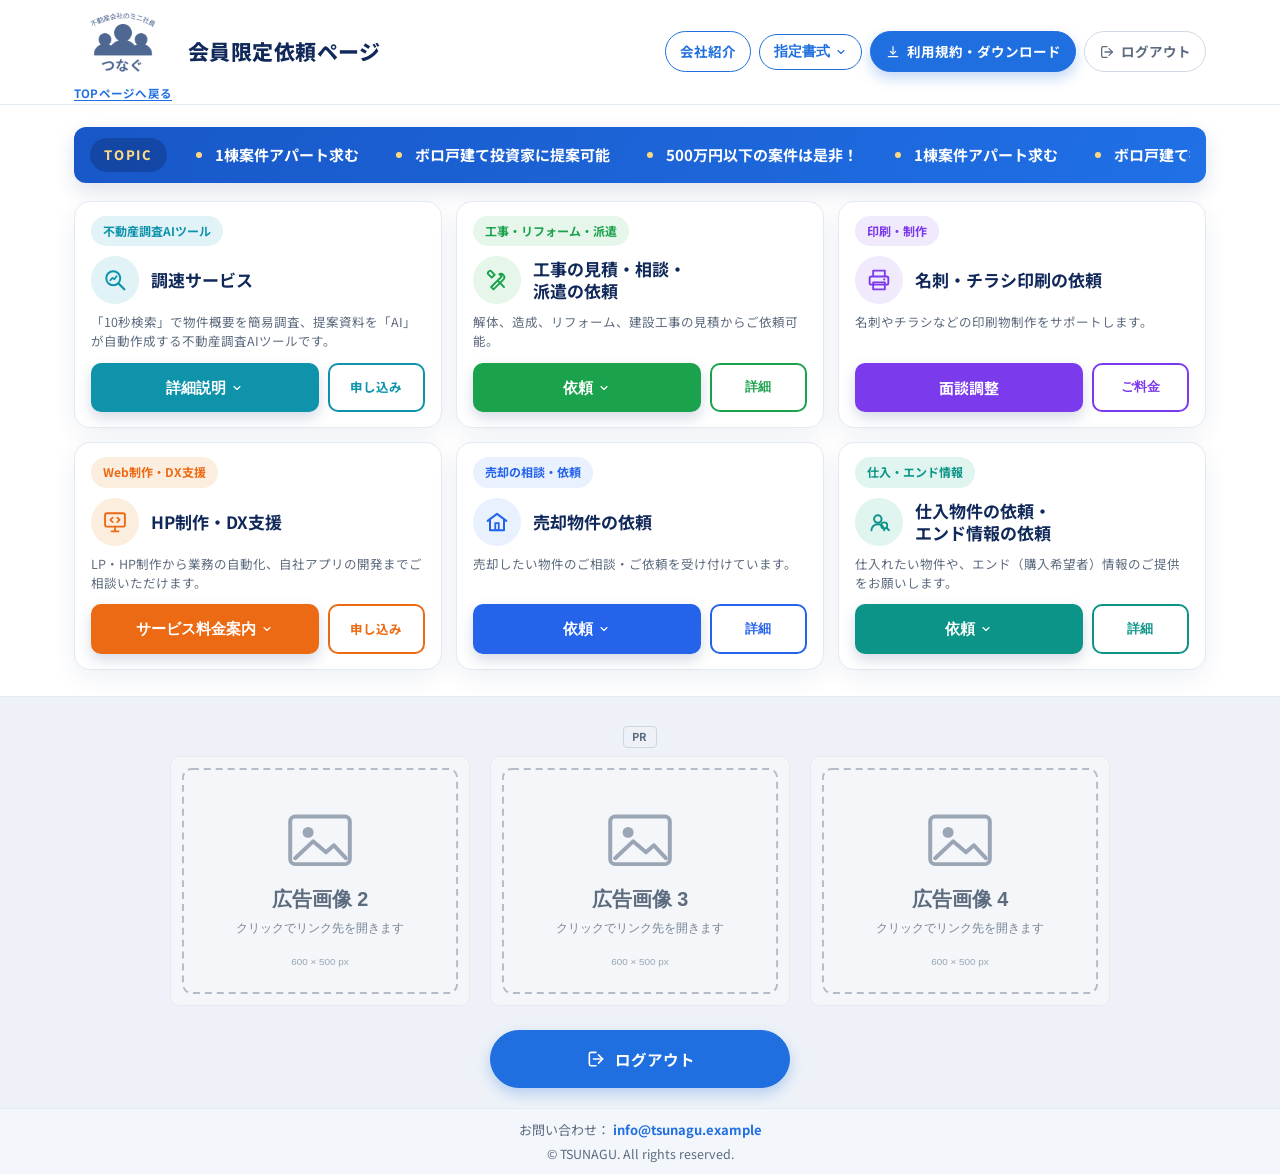
==== index.html @ 633d9e55 "ヘッダーにログアウトボタンを追加、広告のダミー画像を追加 - ヘッダー右端にログアウトを追加（ログイン中のみ表示。スマホはメニュー内）。フッターのログアウトはそのまま - タブレット幅でヘッダーのボタ" ====
<!DOCTYPE html>
<html lang="ja">
<head>
  <meta charset="UTF-8">
  <meta name="viewport" content="width=device-width, initial-scale=1.0">
  <title>つなぐ依頼ページ | TSUNAGU MEMBER PORTAL</title>
  <meta name="description" content="つなぐ会員の皆さまからの各種ご依頼・ご相談を受け付けるページです。ご希望のメニューを選択し、必要な情報をご送信ください。">
  <link rel="preconnect" href="https://fonts.googleapis.com">
  <link rel="preconnect" href="https://fonts.gstatic.com" crossorigin>
  <link href="https://fonts.googleapis.com/css2?family=Noto+Sans+JP:wght@400;500;700;900&display=swap" rel="stylesheet">
  <link rel="stylesheet" href="assets/css/style.css">
</head>
<body>

  <!-- ヘッダー〜カード：テーマ（header.php / template-parts/content-tsunagu.php）の既定表示をそのまま描画したもの -->
  <header class="site-header">
	<div class="container site-header__inner">
		<div class="site-brand">
			<a href="index.html" class="site-logo" title="TOPページへ戻る">
				<img class="site-logo__img" src="assets/img/tsunaglogo.png" alt="つなぐ" width="500" height="500">
				<span class="site-logo__caption">TOPページへ戻る</span>
			</a>
							<h1 class="site-title">会員限定依頼ページ</h1>
					</div>
		<button type="button" class="header-toggle" aria-label="メニューを開く" aria-expanded="false" aria-controls="header-nav">
			<span class="header-toggle__bar"></span>
		</button>
		<nav class="header-actions" id="header-nav">
						<a href="#" class="btn-header btn-header--ghost" target="_blank" rel="noopener">
				<span>会社紹介</span>
			</a>
									<div class="pdf-dropdown header-dropdown">
				<button type="button" class="btn-header btn-header--ghost pdf-trigger" aria-haspopup="true" aria-expanded="false">
					<span>指定書式</span>
					<svg class="pdf-caret" viewBox="0 0 24 24" aria-hidden="true" focusable="false"><path d="M6 9l6 6 6-6" fill="none" stroke="currentColor" stroke-width="2.2" stroke-linecap="round" stroke-linejoin="round"/></svg>
				</button>
				<ul class="pdf-menu" role="menu" hidden>
											<li role="none"><a class="pdf-menu__item" role="menuitem" href="#" download>買付証明書</a></li>
											<li role="none"><a class="pdf-menu__item" role="menuitem" href="#" download>売却合意書</a></li>
									</ul>
			</div>
						<a href="#" class="btn-header btn-header--solid">
				<svg class="icon" viewBox="0 0 24 24" aria-hidden="true" focusable="false">
					<path d="M12 4v10" fill="none" stroke="currentColor" stroke-width="1.8" stroke-linecap="round"/>
					<path d="M8 11l4 4 4-4" fill="none" stroke="currentColor" stroke-width="1.8" stroke-linecap="round" stroke-linejoin="round"/>
					<path d="M5 19h14" fill="none" stroke="currentColor" stroke-width="1.8" stroke-linecap="round"/>
				</svg>
				<span>利用規約・ダウンロード</span>
			</a>
			<a href="#" class="btn-header btn-header--logout">
				<svg class="icon" viewBox="0 0 24 24" aria-hidden="true" focusable="false">
					<path d="M15 17l5-5-5-5" fill="none" stroke="currentColor" stroke-width="1.9" stroke-linecap="round" stroke-linejoin="round"/>
					<path d="M20 12H9" fill="none" stroke="currentColor" stroke-width="1.9" stroke-linecap="round"/>
					<path d="M12 20H6a2 2 0 0 1-2-2V6a2 2 0 0 1 2-2h6" fill="none" stroke="currentColor" stroke-width="1.9" stroke-linecap="round" stroke-linejoin="round"/>
				</svg>
				<span>ログアウト</span>
			</a>
		</nav>
	</div>
</header>

  <main>

	<!-- サービスメニュー（固定6枚） -->
	<section class="services" id="menu">
		<div class="container">

						<div class="topics" data-reveal>
				<span class="topics__label">TOPIC</span>
				<div class="topics__viewport">
					<ul class="topics__track">
													<li class="topics__item">1棟案件アパート求む</li>
													<li class="topics__item">ボロ戸建て投資家に提案可能</li>
													<li class="topics__item">500万円以下の案件は是非！</li>
											</ul>
				</div>
			</div>
			
			<div class="services__grid">
									<article class="service-card" data-theme="cyan" data-card="6" style="--sp-order:3" data-reveal>
						<span class="service-card__tag">不動産調査AIツール</span>
						<div class="service-card__head">
							<span class="service-card__icon"><svg class="icon" viewBox="0 0 24 24" aria-hidden="true" focusable="false"><circle cx="10.5" cy="10.5" r="6" fill="none" stroke="currentColor" stroke-width="1.7"/><path d="M15 15l5 5" fill="none" stroke="currentColor" stroke-width="1.9" stroke-linecap="round"/><path d="M8 12.2l1.8-2 1.6 1.2 2-2.6" fill="none" stroke="currentColor" stroke-width="1.5" stroke-linecap="round" stroke-linejoin="round"/></svg></span>
							<h3 class="service-card__title">調速サービス</h3>
						</div>
						<p class="service-card__desc">「10秒検索」で物件概要を簡易調査、提案資料を「AI」が自動作成する不動産調査AIツールです。</p>
						<div class="service-card__actions actions--split">
								<div class="pdf-dropdown actions__primary">
									<button type="button" class="btn btn--solid pdf-trigger" aria-haspopup="true" aria-expanded="false">
										<span>詳細説明</span>
										<svg class="pdf-caret" viewBox="0 0 24 24" aria-hidden="true" focusable="false"><path d="M6 9l6 6 6-6" fill="none" stroke="currentColor" stroke-width="2.2" stroke-linecap="round" stroke-linejoin="round"/></svg>
									</button>
									<ul class="pdf-menu" role="menu" hidden>
										<li role="none"><a class="pdf-menu__item" role="menuitem" href="#" target="_blank" rel="noopener">営業資料</a></li>
										<li role="none"><a class="pdf-menu__item" role="menuitem" href="#" target="_blank" rel="noopener">LP（サービスサイト）</a></li>
										<li role="none"><a class="pdf-menu__item" role="menuitem" href="#" target="_blank" rel="noopener">料金表（PDF）</a></li>
									</ul>
								</div>
								<a class="btn btn--outline actions__secondary" href="#">申し込み</a>
						</div>
					</article>
									<article class="service-card" data-theme="green" data-card="3" style="--sp-order:4" data-reveal>
						<span class="service-card__tag">工事・リフォーム・派遣</span>
						<div class="service-card__head">
							<span class="service-card__icon"><svg class="icon" viewBox="0 0 24 24" aria-hidden="true" focusable="false"><path d="M14 7a3 3 0 0 1 4 4l-9 9-2-2 9-9a1 1 0 0 0-1-1z" fill="none" stroke="currentColor" stroke-width="1.6" stroke-linejoin="round"/><path d="M6.5 4l3.5 3.5-2.5 2.5L4 6.5a3 3 0 0 1 2.5-2.5z" fill="none" stroke="currentColor" stroke-width="1.6" stroke-linejoin="round"/><path d="M13 13l5 5" fill="none" stroke="currentColor" stroke-width="1.6" stroke-linecap="round"/></svg></span>
							<h3 class="service-card__title">工事の見積・相談・<br>派遣の依頼</h3>
						</div>
						<p class="service-card__desc">解体、造成、リフォーム、建設工事の見積からご依頼可能。</p>
						<div class="service-card__actions actions--split">
															<div class="pdf-dropdown actions__primary">
									<button type="button" class="btn btn--solid pdf-trigger" aria-haspopup="true" aria-expanded="false">
										<span>依頼</span>
										<svg class="pdf-caret" viewBox="0 0 24 24" aria-hidden="true" focusable="false"><path d="M6 9l6 6 6-6" fill="none" stroke="currentColor" stroke-width="2.2" stroke-linecap="round" stroke-linejoin="round"/></svg>
									</button>
									<ul class="pdf-menu" role="menu" hidden>
																					<li role="none"><a class="pdf-menu__item" role="menuitem" href="#">工事の見積依頼</a></li>
																					<li role="none"><a class="pdf-menu__item" role="menuitem" href="#">リフォームの見積依頼</a></li>
																			</ul>
								</div>
														<button type="button" class="btn btn--outline actions__secondary popup-trigger" data-popup="popup-c3" data-popup-title="工事・リフォーム・派遣について">詳細</button>
						</div>
						<div class="popup-content" id="popup-c3" hidden><p>つなぐ提携会社様をご紹介可能です。まずは実際の現場の見積からおつなぎ致します。</p><p>大切な弊社のパートナー企業様をおつなぎ致しますので、軽率な依頼はご遠慮ください。</p></div>
					</article>
									<article class="service-card" data-theme="purple" data-card="4" style="--sp-order:5" data-reveal>
						<span class="service-card__tag">印刷・制作</span>
						<div class="service-card__head">
							<span class="service-card__icon"><svg class="icon" viewBox="0 0 24 24" aria-hidden="true" focusable="false"><path d="M7 9V4h10v5" fill="none" stroke="currentColor" stroke-width="1.6" stroke-linejoin="round"/><rect x="4" y="9" width="16" height="7" rx="1.5" fill="none" stroke="currentColor" stroke-width="1.6"/><rect x="7" y="14" width="10" height="6" fill="none" stroke="currentColor" stroke-width="1.6" stroke-linejoin="round"/><circle cx="16.5" cy="11.5" r="0.9" fill="currentColor"/></svg></span>
							<h3 class="service-card__title">名刺・チラシ印刷の依頼</h3>
						</div>
						<p class="service-card__desc">名刺やチラシなどの印刷物制作をサポートします。</p>
						<div class="service-card__actions actions--split">
															<a class="btn btn--solid actions__primary" href="#">面談調整</a>
														<button type="button" class="btn btn--outline actions__secondary popup-trigger" data-popup="popup-c4" data-popup-title="印刷メニュー・料金表">ご料金</button>
						</div>
						<div class="popup-content" id="popup-c4" hidden><object class="popup-pdf" data="assets/pdf/print-pricing.pdf" type="application/pdf" title="印刷メニュー・料金表"><p class="popup-note">PDFをこの場で表示できない環境のようです。下のリンクからご覧ください。</p></object><p class="popup-note"><a href="assets/pdf/print-pricing.pdf" target="_blank" rel="noopener">PDFを新しいタブで開く →</a></p></div>
					</article>
									<article class="service-card" data-theme="orange" data-card="5" style="--sp-order:6" data-reveal>
						<span class="service-card__tag">Web制作・DX支援</span>
						<div class="service-card__head">
							<span class="service-card__icon"><svg class="icon" viewBox="0 0 24 24" aria-hidden="true" focusable="false"><rect x="3.5" y="4.5" width="17" height="11.5" rx="1.6" fill="none" stroke="currentColor" stroke-width="1.6"/><path d="M9 20h6M12 16v4" fill="none" stroke="currentColor" stroke-width="1.6" stroke-linecap="round"/><path d="M10 8.3L8 10.2l2 1.9M14 8.3l2 1.9-2 1.9" fill="none" stroke="currentColor" stroke-width="1.5" stroke-linecap="round" stroke-linejoin="round"/></svg></span>
							<h3 class="service-card__title">HP制作・DX支援</h3>
						</div>
						<p class="service-card__desc">LP・HP制作から業務の自動化、自社アプリの開発までご相談いただけます。</p>
						<div class="service-card__actions actions--split">
								<div class="pdf-dropdown actions__primary">
									<button type="button" class="btn btn--solid pdf-trigger" aria-haspopup="true" aria-expanded="false">
										<span>サービス料金案内</span>
										<svg class="pdf-caret" viewBox="0 0 24 24" aria-hidden="true" focusable="false"><path d="M6 9l6 6 6-6" fill="none" stroke="currentColor" stroke-width="2.2" stroke-linecap="round" stroke-linejoin="round"/></svg>
									</button>
									<ul class="pdf-menu" role="menu" hidden>
										<li role="none"><a class="pdf-menu__item" role="menuitem" href="#" target="_blank" rel="noopener">LP・HP掲載型</a></li>
										<li role="none"><a class="pdf-menu__item" role="menuitem" href="#" target="_blank" rel="noopener">業務自動化の相談</a></li>
										<li role="none"><a class="pdf-menu__item" role="menuitem" href="#" target="_blank" rel="noopener">自社アプリ開発の相談</a></li>
									</ul>
								</div>
								<a class="btn btn--outline actions__secondary" href="#">申し込み</a>
						</div>
					</article>
									<article class="service-card" data-theme="blue" data-card="1" style="--sp-order:1" data-reveal>
						<span class="service-card__tag">売却の相談・依頼</span>
						<div class="service-card__head">
							<span class="service-card__icon"><svg class="icon" viewBox="0 0 24 24" aria-hidden="true" focusable="false"><path d="M4 11l8-6 8 6" fill="none" stroke="currentColor" stroke-width="1.7" stroke-linecap="round" stroke-linejoin="round"/><path d="M6 10v9h12v-9" fill="none" stroke="currentColor" stroke-width="1.7" stroke-linejoin="round"/><rect x="10.5" y="13" width="3" height="6" fill="none" stroke="currentColor" stroke-width="1.5"/></svg></span>
							<h3 class="service-card__title">売却物件の依頼</h3>
						</div>
						<p class="service-card__desc">売却したい物件のご相談・ご依頼を受け付けています。</p>
						<div class="service-card__actions actions--split">
															<div class="pdf-dropdown actions__primary">
									<button type="button" class="btn btn--solid pdf-trigger" aria-haspopup="true" aria-expanded="false">
										<span>依頼</span>
										<svg class="pdf-caret" viewBox="0 0 24 24" aria-hidden="true" focusable="false"><path d="M6 9l6 6 6-6" fill="none" stroke="currentColor" stroke-width="2.2" stroke-linecap="round" stroke-linejoin="round"/></svg>
									</button>
									<ul class="pdf-menu" role="menu" hidden>
																					<li role="none"><a class="pdf-menu__item" role="menuitem" href="#">自社物件の売却依頼</a></li>
																					<li role="none"><a class="pdf-menu__item" role="menuitem" href="#">仲介物件の売却依頼</a></li>
																			</ul>
								</div>
														<button type="button" class="btn btn--outline actions__secondary popup-trigger" data-popup="popup-c1" data-popup-title="売却のご相談について">詳細</button>
						</div>
						<div class="popup-content" id="popup-c1" hidden><p>自社物件の売却や、一般のお客様から預かった物件の売却依頼はこちらからご依頼ください。</p><ul><li>水面下で進めたい</li><li>まずは強気価格で出したい</li><li>仲介手数料を事前に定めた上で案件を出したい。</li></ul><p>など、柔軟なご依頼が可能です。</p></div>
					</article>
									<article class="service-card" data-theme="teal" data-card="2" style="--sp-order:2" data-reveal>
						<span class="service-card__tag">仕入・エンド情報</span>
						<div class="service-card__head">
							<span class="service-card__icon"><svg class="icon" viewBox="0 0 24 24" aria-hidden="true" focusable="false"><circle cx="11" cy="9.5" r="3.2" fill="none" stroke="currentColor" stroke-width="1.7"/><path d="M5.5 19c0-3 2.6-5 5.5-5s5.5 2 5.5 5" fill="none" stroke="currentColor" stroke-width="1.7" stroke-linecap="round"/><circle cx="16.5" cy="15" r="2.6" fill="none" stroke="currentColor" stroke-width="1.5"/><line x1="18.4" y1="16.9" x2="20.5" y2="19" stroke="currentColor" stroke-width="1.7" stroke-linecap="round"/></svg></span>
							<h3 class="service-card__title">仕入物件の依頼・<br>エンド情報の依頼</h3>
						</div>
						<p class="service-card__desc">仕入れたい物件や、エンド（購入希望者）情報のご提供をお願いします。</p>
						<div class="service-card__actions actions--split">
															<div class="pdf-dropdown actions__primary">
									<button type="button" class="btn btn--solid pdf-trigger" aria-haspopup="true" aria-expanded="false">
										<span>依頼</span>
										<svg class="pdf-caret" viewBox="0 0 24 24" aria-hidden="true" focusable="false"><path d="M6 9l6 6 6-6" fill="none" stroke="currentColor" stroke-width="2.2" stroke-linecap="round" stroke-linejoin="round"/></svg>
									</button>
									<ul class="pdf-menu" role="menu" hidden>
																					<li role="none"><a class="pdf-menu__item" role="menuitem" href="#">自社購入の仕入基準を依頼</a></li>
																					<li role="none"><a class="pdf-menu__item" role="menuitem" href="#">一般買主の購入ニーズを依頼</a></li>
																			</ul>
								</div>
														<button type="button" class="btn btn--outline actions__secondary popup-trigger" data-popup="popup-c2" data-popup-title="仕入・エンド情報について">詳細</button>
						</div>
						<div class="popup-content" id="popup-c2" hidden><p>自社物件の仕入や、一般のお客様が希望されるニーズ情報の共有はこちらからご依頼ください。</p><p>案件情報のうち、約70%が未公開案件であり、値下げ案件も多くございます。仕入にも適した案件情報をご提供致します。</p></div>
					</article>
							</div>
		</div>
	</section>

</main>

  <!-- ============================================================
       フッター  [ACF] footer_copyright
  ============================================================ -->
  <footer class="site-footer">
    <!-- 広告エリア（WPでは管理メニュー「広告」の登録内容。未登録なら非表示）
         PC 3枚／スマホ 1枚。超える分は自動スライド。以下はサンプル4件 -->
    <section class="tsg-pickup" aria-label="広告">
      <div class="tsg-pickup__inner">
        <p class="tsg-pickup__label">PR</p>
        <div class="tsg-pickup__viewport" data-interval="4000">
          <ul class="tsg-pickup__track">
            <li class="tsg-pickup__item"><a class="tsg-pickup__link" href="#" target="_blank" rel="sponsored noopener"><img class="tsg-pickup__img" src="assets/img/sample-pickup-1.svg" alt="広告画像1" width="600" height="500" loading="lazy"></a></li>
            <li class="tsg-pickup__item"><a class="tsg-pickup__link" href="#" target="_blank" rel="sponsored noopener"><img class="tsg-pickup__img" src="assets/img/sample-pickup-2.svg" alt="広告画像2" width="600" height="500" loading="lazy"></a></li>
            <li class="tsg-pickup__item"><a class="tsg-pickup__link" href="#" target="_blank" rel="sponsored noopener"><img class="tsg-pickup__img" src="assets/img/sample-pickup-3.svg" alt="広告画像3" width="600" height="500" loading="lazy"></a></li>
            <li class="tsg-pickup__item"><a class="tsg-pickup__link" href="#" target="_blank" rel="sponsored noopener"><img class="tsg-pickup__img" src="assets/img/sample-pickup-4.svg" alt="広告画像4" width="600" height="500" loading="lazy"></a></li>
          </ul>
        </div>
      </div>
    </section>
    <!-- ログアウト帯（WPではログイン中のみ表示） -->
    <div class="site-footer__logout">
      <a class="logout-btn" href="#">
        <svg class="icon" viewBox="0 0 24 24" aria-hidden="true" focusable="false">
          <path d="M15 17l5-5-5-5" fill="none" stroke="currentColor" stroke-width="1.9" stroke-linecap="round" stroke-linejoin="round"/>
          <path d="M20 12H9" fill="none" stroke="currentColor" stroke-width="1.9" stroke-linecap="round"/>
          <path d="M12 20H6a2 2 0 0 1-2-2V6a2 2 0 0 1 2-2h6" fill="none" stroke="currentColor" stroke-width="1.9" stroke-linecap="round" stroke-linejoin="round"/>
        </svg>
        <span>ログアウト</span>
      </a>
    </div>
    <div class="container">
      <p class="site-footer__contact">
			<span>お問い合わせ：</span>
			<a href="mailto:info@tsunagu.example">info@tsunagu.example</a>
		</p>
      <small class="site-footer__copy">&copy; TSUNAGU. All rights reserved.</small>
    </div>
  </footer>

  <!-- ============================================================
       共通ポップアップ（右ボタン用）
  ============================================================ -->
  <div class="modal" id="modal" hidden>
    <div class="modal__overlay" data-close></div>
    <div class="modal__dialog" role="dialog" aria-modal="true" aria-labelledby="modal-title">
      <button type="button" class="modal__close" data-close aria-label="閉じる">&times;</button>
      <h3 class="modal__title" id="modal-title"></h3>
      <div class="modal__body"></div>
    </div>
  </div>

  <script src="assets/js/main.js"></script>
</body>
</html>
---- assets/css/style.css ----
@charset "UTF-8";
/* ============================================================
   つなぐ依頼ページ - スタイルシート
   構成：1.変数  2.ベース  3.共通ボタン  4.ヘッダー  5.ヒーロー
        6.おすすめツール  7.サービスカード  8.相談CTA  9.フッター
        10.出現アニメ  11.レスポンシブ
   ※ 色テーマはカードの data-theme で切替（--c / --c-bg）
   ============================================================ */

/* ---------- 1. 変数 ---------- */
:root {
  --brand:       #1f6fe0;
  --brand-dark:  #0d3fa6;
  --navy:        #11295a;
  --ink:         #233244;
  --muted:       #5d6b7e;
  --line:        #e4eaf2;
  --bg:          #ffffff;
  --bg-soft:     #f3f7fc;

  --radius:      16px;
  --radius-sm:   10px;
  --shadow:      0 10px 30px rgba(20, 52, 110, 0.08);
  --shadow-card: 0 8px 24px rgba(20, 52, 110, 0.07);

  --container:   1180px;
  --gutter:      24px;

  --font: "Noto Sans JP", -apple-system, BlinkMacSystemFont, "Hiragino Sans",
          "Yu Gothic UI", "Meiryo", sans-serif;
}

/* ---------- 2. ベース ---------- */
*, *::before, *::after { box-sizing: border-box; }

html { -webkit-text-size-adjust: 100%; scroll-behavior: smooth; }

body {
  margin: 0;
  font-family: var(--font);
  color: var(--ink);
  background: var(--bg);
  line-height: 1.7;
  -webkit-font-smoothing: antialiased;
  text-rendering: optimizeLegibility;
}

img, svg { display: block; max-width: 100%; }
a { color: inherit; text-decoration: none; }
ul { list-style: none; margin: 0; padding: 0; }
h1, h2, h3, p { margin: 0; }

.icon { width: 1.25em; height: 1.25em; flex: none; }

.container {
  width: 100%;
  max-width: var(--container);
  margin-inline: auto;
  padding-inline: var(--gutter);
}

/* ---------- 3. 共通ボタン ---------- */
.btn {
  display: inline-flex;
  align-items: center;
  justify-content: center;
  gap: 8px;
  padding: 12px 18px;
  border-radius: var(--radius-sm);
  font-weight: 700;
  font-size: 15px;
  line-height: 1.3;
  text-align: center;
  white-space: nowrap;
  border: 2px solid transparent;
  cursor: pointer;
  transition: transform .15s ease, box-shadow .15s ease, background-color .15s ease,
              color .15s ease, border-color .15s ease;
}
.btn:hover { transform: translateY(-2px); }
.btn:active { transform: translateY(0); }

/* テーマ依存（カード内）：--c / --c-bg を利用 */
.btn--outline {
  background: #fff;
  color: var(--c, var(--brand));
  border-color: var(--c, var(--brand));
}
.btn--outline:hover { background: var(--c-bg, #eef4ff); }

.btn--solid {
  background: var(--c, var(--brand));
  color: #fff;
  box-shadow: 0 6px 14px rgba(20, 52, 110, 0.18);
}
.btn--solid:hover { filter: brightness(1.06); }

.btn--white {
  background: #fff;
  color: var(--brand-dark);
}
.btn--white:hover { box-shadow: 0 10px 24px rgba(0, 0, 0, 0.18); }

/* ---------- 4. ヘッダー ---------- */
.site-header {
  position: sticky;
  top: 0;
  z-index: 50;
  background: rgba(255, 255, 255, 0.92);
  backdrop-filter: blur(8px);
  border-bottom: 1px solid var(--line);
}
.site-header__inner {
  display: flex;
  align-items: center;
  justify-content: space-between;
  min-height: 92px;
}
/* ロゴ＋その下の「TOPページへ戻る」テキスト */
.site-logo {
  display: inline-flex;
  flex-direction: column;
  align-items: center;
  gap: 0;
  transition: opacity .15s ease;
}
.site-logo:hover { opacity: .8; }
.site-logo__img { display: block; height: 88px; width: auto; margin-bottom: -4px; }
.site-logo__caption {
  font-size: 11.5px;
  font-weight: 700;
  color: var(--brand);
  letter-spacing: .02em;
  white-space: nowrap;
  text-decoration: underline;
  text-underline-offset: 2px;
  text-decoration-thickness: 1px;
}
.site-logo:hover .site-logo__caption { color: var(--brand-dark); }

/* ロゴの右にページ名（会員限定依頼ページ） */
.site-brand { display: inline-flex; flex: none; align-items: center; gap: 16px; }
.site-title {
  margin: 0;
  font-size: 21px;
  font-weight: 800;
  color: var(--navy);
  letter-spacing: .02em;
  line-height: 1.3;
  white-space: nowrap;
}

/* ヘッダーの「指定書式」プルダウン（カードのプルダウンと同じ部品） */
.header-dropdown .pdf-trigger { width: auto; }
.header-dropdown .pdf-menu { left: auto; right: 0; }

.header-actions { display: inline-flex; align-items: center; gap: 8px; flex-wrap: wrap; justify-content: flex-end; }
.btn-header {
  display: inline-flex;
  align-items: center;
  gap: 6px;
  padding: 8px 14px;
  border-radius: 999px;
  font-weight: 700;
  font-size: 13.5px;
  white-space: nowrap;
  border: 1.5px solid var(--brand);
  transition: background-color .15s ease, color .15s ease, filter .15s ease, box-shadow .15s ease;
}
.btn-header .icon { width: 16px; height: 16px; }
.btn-header--ghost { color: var(--brand); background: #fff; }
.btn-header--ghost:hover { background: #eaf3ff; }
.btn-header--solid { color: #fff; background: var(--brand); box-shadow: 0 6px 14px rgba(31, 111, 224, .28); }
.btn-header--solid:hover { filter: brightness(1.06); }
/* ログアウト：他のボタンと区別するため灰色の控えめな見た目 */
.btn-header--logout { color: var(--muted); background: #fff; border-color: #cfd8e4; }
.btn-header--logout:hover { color: var(--ink); background: #f3f6fa; }
/* タブレット幅（ハンバーガー表示の手前）：ヘッダーのボタンを詰めて1行に収める */
@media (min-width: 681px) and (max-width: 960px) {
  .header-actions { gap: 6px; }
  .btn-header { padding: 7px 10px; font-size: 12.5px; gap: 4px; }
  .site-title { font-size: 16px; }
}

/* ハンバーガー（スマホのみ表示） */
.header-toggle { display: none; }
.header-toggle {
  position: relative;
  width: 44px;
  height: 44px;
  border: 1.5px solid var(--brand);
  border-radius: 10px;
  background: #fff;
  cursor: pointer;
  flex: none;
}
.header-toggle__bar,
.header-toggle__bar::before,
.header-toggle__bar::after {
  position: absolute;
  left: 50%;
  width: 20px;
  height: 2px;
  border-radius: 2px;
  background: var(--brand);
  transition: transform .2s ease, opacity .2s ease, background-color .2s ease;
}
.header-toggle__bar { top: 50%; transform: translate(-50%, -50%); }
.header-toggle__bar::before { content: ""; top: -6px; transform: translateX(-50%); }
.header-toggle__bar::after  { content: ""; top: 6px;  transform: translateX(-50%); }
.header-toggle.is-open .header-toggle__bar { background: transparent; }
.header-toggle.is-open .header-toggle__bar::before { top: 0; transform: translateX(-50%) rotate(45deg); }
.header-toggle.is-open .header-toggle__bar::after  { top: 0; transform: translateX(-50%) rotate(-45deg); }

/* ---------- 5. ヒーロー ---------- */
.hero {
  position: relative;
  overflow: hidden;
  background: linear-gradient(180deg, #eaf3ff 0%, #f4f9ff 55%, #ffffff 100%);
  padding-block: 20px 34px;
}
.hero__skyline {
  position: absolute;
  inset: auto 0 0 0;
  width: 100%;
  aspect-ratio: 2104 / 747;
  background: url("../img/tsungau_back.png") no-repeat bottom center / 100% auto;
  -webkit-mask-image: linear-gradient(to bottom, transparent 0, #000 34%);
          mask-image: linear-gradient(to bottom, transparent 0, #000 34%);
  z-index: 0;
  pointer-events: none;
}
.hero__inner {
  position: relative;
  z-index: 1;
  display: grid;
  grid-template-columns: minmax(0, 1.05fr) minmax(330px, 0.95fr);
  gap: 40px;
  align-items: center;
}
.hero__badge {
  display: inline-flex;
  align-items: center;
  gap: 8px;
  background: var(--brand);
  color: #fff;
  font-weight: 700;
  font-size: 13px;
  letter-spacing: .08em;
  padding: 7px 16px;
  border-radius: 999px;
  box-shadow: 0 6px 16px rgba(31, 111, 224, 0.3);
}
.hero__title {
  margin-top: 16px;
  font-size: clamp(28px, 3.2vw, 44px);
  font-weight: 900;
  line-height: 1.18;
  letter-spacing: .01em;
  color: var(--navy);
}
.hero__lead {
  margin-top: 14px;
  max-width: 540px;
  font-size: 15px;
  color: var(--muted);
}
.hero__contact {
  margin-top: 14px;
  display: inline-flex;
  align-items: center;
  gap: 10px;
  padding: 8px 16px;
  background: #fff;
  border: 1px solid var(--line);
  border-radius: 999px;
  box-shadow: 0 6px 14px rgba(20, 52, 110, .08);
  font-size: 14px;
}
.hero__contact-label { color: var(--muted); font-weight: 700; font-size: 12.5px; letter-spacing: .04em; }
.hero__contact-mail {
  color: var(--brand);
  font-weight: 700;
  text-decoration: none;
  border-bottom: 1px dashed transparent;
}
.hero__contact-mail:hover { border-bottom-color: var(--brand); }

/* ご利用について カード */
.info-card {
  background: #fff;
  border: 1px solid var(--line);
  border-radius: var(--radius);
  box-shadow: var(--shadow);
  padding: 24px 26px;
}
.info-card__head {
  display: flex;
  gap: 14px;
  align-items: flex-start;
  padding-bottom: 18px;
  border-bottom: 1px dashed var(--line);
}
.info-card__head-icon {
  display: inline-flex;
  align-items: center;
  justify-content: center;
  width: 42px;
  height: 42px;
  flex: none;
  border-radius: 50%;
  background: #eaf3ff;
  color: var(--brand);
}
.info-card__head-icon .icon { width: 24px; height: 24px; }
.info-card__title { font-size: 17px; font-weight: 700; color: var(--navy); }
.info-card__desc { margin-top: 4px; font-size: 13px; color: var(--muted); line-height: 1.6; }

.info-card__list {
  display: grid;
  grid-template-columns: repeat(3, 1fr);
  gap: 10px;
  padding-top: 18px;
}
.info-item__link {
  display: flex;
  flex-direction: column;
  align-items: center;
  text-align: center;
  gap: 8px;
  padding: 6px 4px;
  border-radius: 12px;
  color: var(--ink);
  transition: background-color .15s ease;
}
.info-item__link:hover { background: var(--bg-soft); }
.info-item__link:hover .info-item__icon { background: var(--brand); color: #fff; }
.info-item__icon {
  display: inline-flex;
  align-items: center;
  justify-content: center;
  width: 50px;
  height: 50px;
  border-radius: 14px;
  background: var(--bg-soft);
  color: var(--brand);
  transition: background-color .15s ease, color .15s ease;
}
.info-item__icon .icon { width: 26px; height: 26px; }
.info-item__label { font-size: 12.5px; font-weight: 500; color: var(--ink); line-height: 1.4; }

/* ---------- 6. おすすめツール（調速） ---------- */
.hero__promo { position: relative; z-index: 1; }
.featured__box {
  position: relative;
  display: flex;
  flex-direction: column;
  gap: 10px;
  text-align: center;
  background: linear-gradient(150deg, #0a2569 0%, #123a9e 58%, #1c54c8 100%);
  border-radius: 18px;
  padding: 18px 20px 16px;
  box-shadow: 0 16px 36px rgba(10, 37, 105, 0.28);
  overflow: hidden;
}
.featured__box::after { /* 装飾の光彩（プレースホルダー） */
  content: "";
  position: absolute;
  right: -60px; top: -80px;
  width: 260px; height: 260px;
  background: radial-gradient(circle, rgba(99, 160, 255, .35), transparent 70%);
  pointer-events: none;
}
.featured__ribbon {
  position: absolute;
  top: -16px;
  left: 22px;
  z-index: 3;
  display: inline-flex;
  align-items: center;
  gap: 6px;
  background: linear-gradient(180deg, #fbe2a0, #e3b25c);
  color: #5a3d08;
  font-size: 13px;
  font-weight: 700;
  letter-spacing: .04em;
  padding: 9px 18px 9px 16px;
  border-radius: 999px;
  box-shadow: 0 10px 22px rgba(216, 158, 56, .35),
              0 2px 4px rgba(0, 0, 0, .12);
  transform-origin: center;
  animation: ribbon-float 4.2s ease-in-out infinite;
}
.featured__ribbon::before {
  content: "";
  display: inline-block;
  width: 10px;
  height: 10px;
  background: #fff8e1;
  clip-path: polygon(50% 0, 61% 38%, 100% 38%, 68% 60%, 80% 100%, 50% 76%, 20% 100%, 32% 60%, 0 38%, 39% 38%);
  filter: drop-shadow(0 1px 1px rgba(120, 80, 0, .25));
}
@keyframes ribbon-float {
  0%, 100% { transform: translateY(0) rotate(-3deg); }
  50%      { transform: translateY(-6px) rotate(-3deg); }
}
@media (prefers-reduced-motion: reduce) {
  .featured__ribbon { animation: none; transform: rotate(-3deg); }
}
.featured__brand {
  display: flex;
  align-items: center;
  justify-content: center;
}
.featured__logo {
  display: block;
  height: 96px;
  width: auto;
  background: #fff;
  border-radius: 14px;
  padding: 8px 16px;
  box-shadow: 0 6px 16px rgba(0, 0, 0, .18);
}
.featured__body { color: #eaf1ff; }
.featured__product {
  display: flex;
  align-items: center;
  justify-content: center;
  flex-wrap: wrap;
  gap: 8px;
  font-size: 16px;
  font-weight: 700;
  color: #fff;
}
.featured__pill {
  font-size: 11.5px;
  font-weight: 700;
  color: #0d3fa6;
  background: #cfe2ff;
  padding: 3px 10px;
  border-radius: 999px;
}
.featured__text { margin-top: 4px; font-size: 12.5px; color: #c8d8f5; line-height: 1.6; }
.featured__btn { align-self: stretch; justify-content: center; padding: 10px 18px; font-size: 14px; }
.featured__btn .icon { width: 18px; height: 18px; }

/* ---------- 7. サービスカード ---------- */
.services { padding-block: 22px 26px; background: #fff; }
.services__grid {
  display: grid;
  grid-template-columns: repeat(3, 1fr);
  gap: 14px;
}

.service-card {
  --c: var(--brand);
  --c-bg: #eef4ff;
  display: flex;
  flex-direction: column;
  background: #fff;
  border: 1px solid var(--line);
  border-radius: var(--radius);
  box-shadow: var(--shadow-card);
  padding: 14px 16px 15px;
}

/* カラーテーマ */
.service-card[data-theme="blue"]   { --c:#2563eb; --c-bg:#e9f1fe; }
.service-card[data-theme="teal"]   { --c:#0d9488; --c-bg:#e0f4f0; }
.service-card[data-theme="green"]  { --c:#1ba24d; --c-bg:#e6f6ea; }
.service-card[data-theme="purple"] { --c:#7c3aed; --c-bg:#f0eafc; }
.service-card[data-theme="orange"] { --c:#ed6a14; --c-bg:#fceede; }
.service-card[data-theme="cyan"]   { --c:#0e93ab; --c-bg:#e1f3f6; }

.service-card__tag {
  align-self: flex-start;
  font-size: 12px;
  font-weight: 700;
  color: var(--c);
  background: var(--c-bg);
  padding: 5px 12px;
  border-radius: 999px;
}
.service-card__head {
  display: flex;
  align-items: center;
  gap: 12px;
  margin-top: 10px;
}
.service-card__icon {
  display: inline-flex;
  align-items: center;
  justify-content: center;
  width: 48px;
  height: 48px;
  flex: none;
  border-radius: 50%;
  background: var(--c-bg);
  color: var(--c);
}
.service-card__icon .icon { width: 28px; height: 28px; }
.service-card__title {
  font-size: 17px;
  font-weight: 700;
  line-height: 1.3;
  color: var(--navy);
}
.service-card__title small { display: block; font-size: 11.5px; font-weight: 500; color: var(--muted); }
.service-card__desc {
  margin-top: 8px;
  font-size: 12.5px;
  color: var(--muted);
  line-height: 1.55;
  flex: 1 1 auto;
}
.service-card__actions {
  display: grid;
  grid-template-columns: 1fr 1fr;
  gap: 9px;
  margin-top: 12px;
}
.service-card__actions .btn { padding: 11px 7px; font-size: 13.5px; }

/* 依頼(大)：詳細(小) = 7:3 のスプリット */
.service-card__actions.actions--split {
  grid-template-columns: 7fr 3fr;
}
/* 大ボタン：直接リンク（a）／ドロップダウンのトリガー（.pdf-trigger）の両対応 */
.actions--split a.actions__primary,
.actions--split .actions__primary .pdf-trigger { font-size: 15px; font-weight: 700; padding: 13px 8px; }
.actions--split .actions__secondary { font-size: 12.5px; padding: 12px 12px; }

/* PDFドロップダウン（左ボタン） */
.pdf-dropdown { position: relative; }
.pdf-trigger { width: 100%; gap: 5px; }
.pdf-caret { width: 12px; height: 12px; transition: transform .15s ease; }
.pdf-dropdown.is-single .pdf-caret { display: none; }
.pdf-trigger[aria-expanded="true"] .pdf-caret { transform: rotate(180deg); }
.pdf-menu {
  position: absolute;
  z-index: 30;
  top: calc(100% + 6px);
  left: 0;
  min-width: 100%;
  width: max-content;
  max-width: 240px;
  margin: 0;
  padding: 6px;
  background: #fff;
  border: 1px solid var(--line);
  border-radius: 12px;
  box-shadow: 0 14px 30px rgba(20, 52, 110, .16);
}
.pdf-menu[hidden] { display: none; }
.pdf-menu__item {
  display: flex;
  align-items: center;
  gap: 9px;
  padding: 9px 12px;
  border-radius: 8px;
  font-size: 13px;
  font-weight: 600;
  line-height: 1.4;
  color: var(--ink);
  transition: background-color .12s ease, color .12s ease;
}
.pdf-menu__item::before {
  content: "";
  flex: none;
  width: 7px; height: 7px;
  border-right: 2px solid var(--c, var(--brand));
  border-bottom: 2px solid var(--c, var(--brand));
  transform: rotate(-45deg);
}
.pdf-menu__item:hover { background: var(--c-bg, #eef4ff); color: var(--c, var(--brand)); }

/* ---------- 8. 相談CTA ---------- */
.help-cta {
  background: linear-gradient(120deg, #1857c8 0%, #2070e6 100%);
  color: #fff;
}
.help-cta__inner {
  display: flex;
  align-items: center;
  gap: 24px;
  padding-block: 15px;
}
.help-cta__icon {
  display: inline-flex;
  align-items: center;
  justify-content: center;
  width: 58px;
  height: 58px;
  flex: none;
  border-radius: 50%;
  background: rgba(255, 255, 255, .15);
  border: 2px solid rgba(255, 255, 255, .4);
  color: #fff;
}
.help-cta__icon .icon { width: 30px; height: 30px; }
.help-cta__text { flex: 1 1 auto; }
.help-cta__title { font-size: clamp(18px, 2.1vw, 23px); font-weight: 700; }
.help-cta__desc { margin-top: 4px; font-size: 13.5px; color: #dceaff; }
.help-cta__btn { white-space: nowrap; padding: 13px 24px; font-size: 15px; }
.help-cta__btn .icon:first-child { width: 20px; height: 20px; }
.help-cta__btn .icon:last-child { width: 18px; height: 18px; }

/* TOPIC（相談CTAの上のお知らせ・マーキー） */
.topics {
  display: flex;
  align-items: center;
  gap: 16px;
  margin-bottom: 18px;
  padding: 11px 16px;
  background: linear-gradient(120deg, #1857c8 0%, #2070e6 100%);
  border-radius: 12px;
  box-shadow: 0 8px 20px rgba(20, 52, 110, .14);
}
.topics__label {
  flex: none;
  display: inline-flex;
  align-items: center;
  font-size: 13px;
  font-weight: 800;
  letter-spacing: .14em;
  color: #ffd980;
  background: rgba(8, 28, 70, .28);
  padding: 6px 14px;
  border-radius: 999px;
}
.topics__viewport { flex: 1 1 auto; overflow: hidden; }
.topics__track {
  display: flex;
  align-items: center;
  margin: 0;
  padding: 0;
  list-style: none;
  white-space: nowrap;
}
.topics__track.is-marquee { width: max-content; animation: topics-marquee 26s linear infinite; }
.topics:hover .topics__track.is-marquee { animation-play-state: paused; }
.topics__item {
  position: relative;
  display: inline-flex;
  align-items: center;
  padding: 0 24px 0 32px;
  color: #fff;
  font-weight: 700;
  font-size: 15px;
}
.topics__item::before {
  content: "";
  position: absolute;
  left: 13px; top: 50%;
  transform: translateY(-50%);
  width: 6px; height: 6px;
  border-radius: 50%;
  background: #ffd980;
}
@keyframes topics-marquee {
  from { transform: translateX(0); }
  to   { transform: translateX(-50%); }
}
@media (prefers-reduced-motion: reduce) {
  .topics__track.is-marquee { animation: none; }
  .topics__track { white-space: normal; flex-wrap: wrap; }
}

/* ---------- 9. フッター ---------- */
.site-footer { background: var(--bg-soft); border-top: 1px solid var(--line); }
.site-footer .container {
  display: flex;
  align-items: center;
  justify-content: center;
  padding-block: 10px;
  text-align: center;
}
.site-footer .container { flex-direction: column; gap: 2px; }
.site-footer__contact { margin: 0; color: var(--muted); font-size: 13px; }
.site-footer__contact a { color: var(--brand); font-weight: 700; }
.site-footer__contact a:hover { text-decoration: underline; }
.site-footer__copy { color: var(--muted); font-size: 12.5px; }

/* ---------- モーダル（ポップアップ） ---------- */
.modal {
  position: fixed;
  inset: 0;
  z-index: 100;
  display: flex;
  align-items: center;
  justify-content: center;
  padding: 24px;
}
.modal[hidden] { display: none; }
.modal__overlay {
  position: absolute;
  inset: 0;
  background: rgba(13, 31, 64, .55);
  -webkit-backdrop-filter: blur(2px);
  backdrop-filter: blur(2px);
}
.modal__dialog {
  position: relative;
  display: flex;
  flex-direction: column;
  width: 100%;
  max-width: 680px;
  max-height: 88vh;
  background: #fff;
  border-radius: 18px;
  box-shadow: 0 24px 60px rgba(0, 0, 0, .3);
  overflow: hidden;
  animation: modal-in .2s ease;
}
@keyframes modal-in {
  from { opacity: 0; transform: translateY(12px) scale(.98); }
  to   { opacity: 1; transform: none; }
}
.modal__close {
  position: absolute;
  top: 14px; right: 14px;
  z-index: 2;
  width: 36px; height: 36px;
  display: inline-flex;
  align-items: center;
  justify-content: center;
  border: none;
  border-radius: 50%;
  background: var(--bg-soft);
  color: var(--muted);
  font-size: 22px;
  line-height: 1;
  cursor: pointer;
  transition: background-color .15s ease, color .15s ease;
}
.modal__close:hover { background: #e7edf6; color: var(--ink); }
.modal__title {
  flex: none;
  padding: 28px 60px 14px 32px;
  font-size: 22px;
  font-weight: 700;
  line-height: 1.45;
  color: var(--navy);
}
.modal__title:empty { display: none; }
.modal__title:empty + .modal__body { padding-top: 30px; }

/* 本文（ACF WYSIWYG 想定：見出し・リンク・画像などを自由に挿入可能） */
.modal__body {
  flex: 1 1 auto;
  overflow-y: auto;
  padding: 0 32px 32px;
  font-size: 15px;
  line-height: 1.9;
  color: var(--ink);
}
.modal__body > :first-child { margin-top: 0; }
.modal__body > :last-child { margin-bottom: 0; }
.modal__body h2, .modal__body h3, .modal__body h4 {
  margin: 22px 0 10px;
  line-height: 1.5;
  color: var(--navy);
}
.modal__body h2 { font-size: 19px; }
.modal__body h3 { font-size: 17px; }
.modal__body h4 { font-size: 15.5px; }
.modal__body p { margin: 0 0 12px; }
.modal__body ul, .modal__body ol { margin: 0 0 14px; padding-left: 1.4em; }
.modal__body ul { list-style: disc; }
.modal__body ol { list-style: decimal; }
.modal__body li { margin: 4px 0; }
.modal__body a {
  color: var(--brand);
  font-weight: 600;
  text-decoration: underline;
  text-underline-offset: 2px;
}
.modal__body a:hover { color: var(--brand-dark); }
.modal__body img {
  display: block;
  width: 100%;
  height: auto;
  margin: 14px 0;
  border-radius: 12px;
}
.modal__body hr { border: none; border-top: 1px solid var(--line); margin: 18px 0; }
.modal__body strong { font-weight: 700; }
.modal__body .popup-note { font-size: 13px; color: var(--muted); }
.modal__body .popup-pdf {
  display: block;
  width: 100%;
  height: 70vh;
  margin: 0 0 12px;
  border: 1px solid var(--line);
  border-radius: 10px;
  background: #f6f8fb;
}

body.is-locked { overflow: hidden; }
@media (prefers-reduced-motion: reduce) {
  .modal__dialog { animation: none; }
}

/* ---------- フッターの広告エリア（PC 3枚／スマホ 1枚。超過分は自動スライド） ----------
   ※ 広告ブロッカー対策でクラス名に ad / banner を使わない */
.tsg-pickup {
  --per: 3;
  --gap: 20px;
  --slide-w: 300px;
  /* フッター（ログアウト帯）と同じ背景にして、フッターの一部として見せる */
  background: #eef2f8;
  padding: 24px var(--gutter) 4px;
}
.tsg-pickup__inner {
  max-width: calc(var(--per) * var(--slide-w) + (var(--per) - 1) * var(--gap));
  margin-inline: auto;
  text-align: center;
}
.tsg-pickup__label {
  display: inline-block;
  margin: 0 0 8px;
  padding: 1px 8px;
  border: 1px solid #cdd6e3;
  border-radius: 4px;
  color: var(--muted);
  font-size: 11px;
  font-weight: 700;
  letter-spacing: .08em;
  line-height: 1.6;
}
.tsg-pickup__viewport { overflow: hidden; }
.tsg-pickup__track {
  display: flex;
  gap: var(--gap);
  margin: 0;
  padding: 0;
  list-style: none;
}
.tsg-pickup.is-static .tsg-pickup__track { justify-content: center; }
.tsg-pickup__item { flex: 0 0 calc((100% - (var(--per) - 1) * var(--gap)) / var(--per)); min-width: 0; }
.tsg-pickup__link {
  display: block;
  aspect-ratio: 6 / 5;
  overflow: hidden;
  border: 1px solid var(--line);
  border-radius: 10px;
  background: #fff;
  transition: border-color .15s ease, opacity .15s ease;
}
a.tsg-pickup__link:hover { border-color: var(--brand); opacity: .9; }
.tsg-pickup__img { display: block; width: 100%; height: 100%; object-fit: contain; }
@media (max-width: 680px) {
  .tsg-pickup { --per: 1; --gap: 12px; padding: 18px var(--gutter) 2px; }
}
@media print { .tsg-pickup { display: none; } }

/* ---------- ログアウト（フッター全幅・中央） ---------- */
.site-footer__logout {
  display: flex;
  justify-content: center;
  padding: 20px var(--gutter);
  background: #eef2f8;
  border-bottom: 1px solid var(--line);
}
/* 「利用規約・ダウンロード」と同等の視認性（塗りボタン） */
.logout-btn {
  display: inline-flex;
  align-items: center;
  justify-content: center;
  gap: 9px;
  min-width: 300px;
  padding: 15px 34px;
  border-radius: 999px;
  background: var(--brand);
  border: 1.5px solid var(--brand);
  color: #fff;
  font-size: 15.5px;
  font-weight: 700;
  box-shadow: 0 6px 14px rgba(31, 111, 224, .28);
  transition: filter .15s ease, box-shadow .15s ease, transform .15s ease;
}
.logout-btn .icon { width: 20px; height: 20px; flex: none; }
.logout-btn:hover {
  filter: brightness(1.06);
  box-shadow: 0 10px 22px rgba(31, 111, 224, .34);
  transform: translateY(-1px);
}
@media (max-width: 680px) {
  .site-footer__logout { padding: 16px var(--gutter); }
  .logout-btn { min-width: 0; width: 100%; padding: 14px 20px; font-size: 15px; }
}
@media print { .site-footer__logout { display: none; } }

/* ---------- ログインページ ---------- */
.login-page {
  min-height: 100vh;
  display: flex;
  background: linear-gradient(180deg, #eaf3ff 0%, #f4f9ff 55%, #ffffff 100%);
}
.login {
  position: relative;
  z-index: 1;
  flex: 1 1 auto;
  display: flex;
  align-items: center;
  justify-content: center;
  padding: 48px 20px;
}
.login__skyline {
  position: fixed;
  inset: auto 0 0 0;
  width: 100%;
  aspect-ratio: 2104 / 747;
  background: url("../img/tsungau_back.png") no-repeat bottom center / 100% auto;
  -webkit-mask-image: linear-gradient(to bottom, transparent 0, #000 42%);
          mask-image: linear-gradient(to bottom, transparent 0, #000 42%);
  z-index: 0;
  pointer-events: none;
}
.login__card {
  position: relative;
  z-index: 1;
  width: 100%;
  max-width: 430px;
  background: #fff;
  border: 1px solid var(--line);
  border-radius: 20px;
  box-shadow: 0 20px 50px rgba(20, 52, 110, .14);
  padding: 36px 34px 30px;
}
.login__head { text-align: center; margin-bottom: 22px; }
.login__logo { height: 84px; width: auto; margin: 0 auto 14px; }
.login__title { font-size: 22px; font-weight: 800; color: var(--navy); }
.login__lead { margin-top: 8px; font-size: 13.5px; color: var(--muted); line-height: 1.7; }
.login__error {
  margin-bottom: 16px;
  padding: 11px 14px;
  border-radius: 10px;
  background: #fdecec;
  border: 1px solid #f3c0c0;
  color: #c0392b;
  font-size: 13.5px;
  font-weight: 600;
}
.login__error[hidden] { display: none; }
.login__form { display: flex; flex-direction: column; gap: 16px; }
.field { display: flex; flex-direction: column; gap: 7px; }
.field > label { font-size: 13px; font-weight: 700; color: var(--ink); }
.field input[type="text"],
.field input[type="password"] {
  width: 100%;
  padding: 12px 14px;
  font-size: 15px;
  font-family: inherit;
  color: var(--ink);
  background: #fff;
  border: 1.5px solid var(--line);
  border-radius: 10px;
  transition: border-color .15s ease, box-shadow .15s ease;
}
.field input::placeholder { color: #aab4c2; }
.field input:focus {
  outline: none;
  border-color: var(--brand);
  box-shadow: 0 0 0 3px rgba(31, 111, 224, .15);
}
.field__pass { position: relative; }
.field__pass input { padding-right: 46px; }
.pass-toggle {
  position: absolute;
  top: 50%; right: 8px;
  transform: translateY(-50%);
  display: inline-flex;
  align-items: center;
  justify-content: center;
  width: 34px; height: 34px;
  border: none;
  background: transparent;
  color: var(--muted);
  border-radius: 8px;
  cursor: pointer;
}
.pass-toggle:hover { background: var(--bg-soft); color: var(--ink); }
.pass-toggle .icon { width: 20px; height: 20px; }
.pass-toggle .icon-eye-off { display: none; }
.pass-toggle.is-on .icon-eye { display: none; }
.pass-toggle.is-on .icon-eye-off { display: block; }
.login__row {
  display: flex;
  align-items: center;
  justify-content: space-between;
  gap: 12px;
  flex-wrap: wrap;
  font-size: 13px;
}
.checkbox { display: inline-flex; align-items: center; gap: 7px; cursor: pointer; color: var(--ink); }
.checkbox input { width: 16px; height: 16px; accent-color: var(--brand); }
.login__forgot { color: var(--brand); font-weight: 600; }
.login__forgot:hover { text-decoration: underline; }
.login__submit { width: 100%; margin-top: 4px; padding: 14px; font-size: 16px; }
.login__note {
  margin-top: 20px;
  padding-top: 18px;
  border-top: 1px solid var(--line);
  text-align: center;
  font-size: 12.5px;
  color: var(--muted);
  line-height: 1.75;
}
@media (max-width: 480px) {
  .login__card { padding: 28px 22px 24px; border-radius: 16px; }
  .login__logo { height: 70px; }
}
@media (max-width: 680px) {
  .modal { padding: 16px; }
  .modal__title { padding: 24px 52px 12px 22px; font-size: 19px; }
  .modal__body { padding: 0 22px 24px; }
}

/* ---------- フォームページ ---------- */
.formpage { background: var(--bg-soft); min-height: 60vh; padding-block: 40px 60px; }
.formpage__inner { max-width: 900px; }
.formpage__title {
  font-size: clamp(22px, 3vw, 30px);
  font-weight: 800;
  color: var(--navy);
  text-align: center;
}
.formpage__desc {
  margin-top: 12px;
  text-align: center;
  font-size: 14.5px;
  line-height: 1.8;
  color: var(--muted);
}

/* ステップ表示：入力 → 確認 → 送信 */
.formsteps {
  list-style: none;
  margin: 26px 0 0;
  padding: 0;
  display: flex;
  align-items: center;
  justify-content: center;
  gap: 10px;
}
.formsteps__item {
  display: inline-flex;
  align-items: center;
  gap: 7px;
  font-size: 13px;
  font-weight: 700;
  color: var(--muted);
}
.formsteps__item::after {
  content: "";
  width: 26px;
  height: 2px;
  background: var(--line);
  margin-left: 10px;
}
.formsteps__item:last-child::after { display: none; }
.formsteps__num {
  display: inline-flex;
  align-items: center;
  justify-content: center;
  width: 24px;
  height: 24px;
  border-radius: 50%;
  background: #e4eaf2;
  color: var(--muted);
  font-size: 12px;
}
.formsteps__item.is-current { color: var(--brand); }
.formsteps__item.is-current .formsteps__num { background: var(--brand); color: #fff; }
.formsteps__item.is-done { color: var(--brand); }
.formsteps__item.is-done .formsteps__num { background: var(--brand); color: #fff; }
.formsteps__item.is-done::after { background: var(--brand); }

/* 本文に .cf7-steps を置いた場合の簡易スタイル（任意・テーマ標準は .formsteps） */
.cf7-steps { display: flex; align-items: center; justify-content: center; gap: 10px; margin: 22px 0; flex-wrap: wrap; }
.cf7-step { display: inline-flex; align-items: center; gap: 7px; font-size: 13px; font-weight: 700; color: var(--muted); }
.cf7-step .num { display: inline-flex; align-items: center; justify-content: center; width: 24px; height: 24px; border-radius: 50%; background: #e4eaf2; color: var(--muted); font-size: 12px; }
.cf7-step.is-active .num, .cf7-step.is-done .num { background: var(--brand); color: #fff; }
.cf7-step.is-active, .cf7-step.is-done { color: var(--brand); }
.cf7-bar { width: 26px; height: 2px; background: var(--line); }

/* フォーム本体（CF7の出力を整形） */
.formpage__form {
  margin-top: 26px;
  background: #fff;
  border: 1px solid var(--line);
  border-radius: var(--radius);
  box-shadow: var(--shadow-card);
  padding: 28px 30px 30px;
}
.formpage__empty { color: var(--muted); font-size: 14px; text-align: center; }
.formpage__form p { margin: 0 0 16px; font-size: 14px; color: var(--ink); }
.formpage__form label { font-weight: 700; font-size: 13.5px; color: var(--ink); }
.formpage__form input[type="text"],
.formpage__form input[type="email"],
.formpage__form input[type="tel"],
.formpage__form input[type="url"],
.formpage__form input[type="number"],
.formpage__form input[type="date"],
.formpage__form select,
.formpage__form textarea {
  width: 100%;
  margin-top: 6px;
  padding: 11px 13px;
  font-size: 15px;
  font-family: inherit;
  color: var(--ink);
  background: #fff;
  border: 1.5px solid var(--line);
  border-radius: 10px;
  transition: border-color .15s ease, box-shadow .15s ease;
}
.formpage__form textarea { min-height: 130px; resize: vertical; }
.formpage__form input:focus,
.formpage__form select:focus,
.formpage__form textarea:focus {
  outline: none;
  border-color: var(--brand);
  box-shadow: 0 0 0 3px rgba(31, 111, 224, .15);
}
.formpage__form input[type="submit"],
.formpage__form button[type="submit"],
.formpage__form .wpcf7-submit {
  display: inline-flex;
  align-items: center;
  justify-content: center;
  width: 100%;
  margin-top: 6px;
  padding: 14px;
  font-size: 16px;
  font-weight: 700;
  color: #fff;
  background: var(--brand);
  border: none;
  border-radius: var(--radius-sm);
  box-shadow: 0 6px 14px rgba(31, 111, 224, .28);
  cursor: pointer;
  transition: filter .15s ease, transform .15s ease;
}
.formpage__form input[type="submit"]:hover,
.formpage__form .wpcf7-submit:hover { filter: brightness(1.06); }

/* CF7：入力→確認→送信 の画面切替（JSが is-confirming を付与）
   ※ .cf7c-buttons に display を指定しないこと（.cf7-confirm-screen の非表示と衝突するため） */
.formpage__form .cf7-confirm-screen { display: none; }
.formpage__form form.is-confirming .cf7-input-screen { display: none; }
.formpage__form form.is-confirming .cf7-confirm-screen { display: block; }

.formpage__form .cf7c-buttons { margin-top: 4px; }
/* 「修正する」（戻る）は控えめに（送信するとは縦並び） */
.formpage__form .cf7-back-btn,
.formpage__form .cf7c-back {
  background: #eef1f6;
  color: var(--ink);
  box-shadow: none;
  margin-bottom: 10px;
}
.formpage__form .cf7-back-btn:hover,
.formpage__form .cf7c-back:hover { filter: none; background: #e3e8f0; }
.formpage__form .wpcf7-spinner { margin: 12px auto 0; }

/* 「確認する」ボタン：中央配置で大きく */
.formpage__form .cf7-confirm-btn {
  display: block;
  width: auto;
  min-width: min(340px, 100%);
  margin: 10px auto 0;
  padding: 17px 48px;
  font-size: 17px;
}

/* 必須未回答などのエラー時ハイライト */
.formpage__form .is-invalid {
  border-color: #e04b4b !important;
  box-shadow: 0 0 0 3px rgba(224, 75, 75, .14) !important;
}

/* 確認画面の内容一覧 */
.formpage__form .cf7-confirm-screen h3 { font-size: 17px; color: var(--navy); margin: 0 0 6px; }
.formpage__form .cf7c-list { margin: 8px 0 16px; }
.cf7c-row {
  display: grid;
  grid-template-columns: 34% 1fr;
  gap: 12px;
  padding: 11px 2px;
  border-bottom: 1px solid var(--line);
  font-size: 14px;
}
.cf7c-row:first-child { border-top: 1px solid var(--line); }
.cf7c-label { font-weight: 700; color: var(--navy); }
.cf7c-value { color: var(--ink); white-space: pre-wrap; word-break: break-word; }
.formpage__form .cf7c-files-note { font-size: 13px; color: var(--muted); margin-top: -4px; }
.formpage__form .cf7c-section { font-size: 13.5px; font-weight: 800; color: var(--navy); letter-spacing: .02em; margin: 18px 0 2px; }
.formpage__form .cf7c-list > .cf7c-section:first-child { margin-top: 0; }
.cf7c-value.is-empty { color: #b9843a; font-weight: 700; }

/* 確認画面の注意喚起（未回答の件数） */
.formpage__form .cf7c-notice {
  display: flex;
  align-items: flex-start;
  gap: 10px;
  margin: 0 0 14px;
  padding: 13px 16px;
  border-radius: var(--radius-sm);
  font-size: 14px;
  line-height: 1.7;
}
.formpage__form .cf7c-notice__icon {
  flex: none;
  width: 21px;
  height: 21px;
  margin-top: 1px;
  border-radius: 50%;
  display: inline-flex;
  align-items: center;
  justify-content: center;
  font-size: 13px;
  font-weight: 900;
  color: #fff;
}
.formpage__form .cf7c-notice.is-warn {
  background: #fdf3dc;
  border: 1.5px solid #e8c780;
  color: #7a5410;
}
.formpage__form .cf7c-notice.is-warn .cf7c-notice__icon { background: #c98a16; }
.formpage__form .cf7c-notice.is-ok {
  background: #eef7f0;
  border: 1.5px solid #b7ddc2;
  color: #2c6b41;
}
.formpage__form .cf7c-notice.is-ok .cf7c-notice__icon { background: #3f9a5f; }

/* ===== ファイル添付エリア（CF7 Drag & Drop Multiple File Upload）=====
   「ファイルの参照」を大きな青ボタンにし、枠内どこでもクリックできると分かるUIに */
.formpage__form .codedropz-upload-handler {
  position: relative;
  border: 2px dashed #a9c3e8;
  border-radius: 14px;
  background: #f6faff;
  padding: 22px 16px;
  cursor: pointer;
  transition: border-color .15s ease, background-color .15s ease, box-shadow .15s ease;
}
.formpage__form .codedropz-upload-handler:hover,
.formpage__form .codedropz-upload-handler.dnd-dragover,
.formpage__form .codedropz-upload-handler.dragover {
  border-color: var(--brand);
  background: #eaf3ff;
  box-shadow: 0 0 0 3px rgba(31, 111, 224, .1);
}
.formpage__form .codedropz-upload-container {
  border: none;
  background: transparent;
  padding: 0;
}
.formpage__form .dnd-upload-text,
.formpage__form .codedropz-upload-inner h3 {
  margin: 0;
  text-align: center;
  font-size: 15px;
  font-weight: 700;
  line-height: 1.6;
  color: var(--navy);
}
.formpage__form .dnd-upload-text .dnd-text-or {
  display: block;
  margin: 6px 0 12px;
  font-size: 12.5px;
  font-weight: 500;
  color: var(--muted);
}
/* 参照ボタン本体 */
.formpage__form .cd-upload-btn,
.formpage__form .dnd-upload-text a,
.formpage__form .wpcf7-drag-n-drop-file {
  display: inline-flex;
  align-items: center;
  justify-content: center;
  gap: 9px;
  min-width: 240px;
  padding: 14px 30px;
  background: var(--brand);
  color: #fff !important;
  font-size: 16.5px;
  font-weight: 700;
  text-decoration: none !important;
  border: none;
  border-radius: 10px;
  box-shadow: 0 8px 18px rgba(31, 111, 224, .32);
  cursor: pointer;
  transition: filter .15s ease, transform .15s ease, box-shadow .15s ease;
}
.formpage__form .cd-upload-btn::before,
.formpage__form .dnd-upload-text a::before,
.formpage__form .wpcf7-drag-n-drop-file::before {
  content: "";
  flex: none;
  width: 21px;
  height: 21px;
  background: url("data:image/svg+xml;charset=utf-8,%3Csvg xmlns='http://www.w3.org/2000/svg' viewBox='0 0 24 24' fill='none' stroke='%23ffffff' stroke-width='2' stroke-linecap='round' stroke-linejoin='round'%3E%3Cpath d='M21 15v4a2 2 0 0 1-2 2H5a2 2 0 0 1-2-2v-4'/%3E%3Cpolyline points='17 8 12 3 7 8'/%3E%3Cline x1='12' y1='3' x2='12' y2='15'/%3E%3C/svg%3E") no-repeat center / contain;
}
.formpage__form .cd-upload-btn:hover,
.formpage__form .dnd-upload-text a:hover,
.formpage__form .wpcf7-drag-n-drop-file:hover {
  filter: brightness(1.07);
  transform: translateY(-1px);
  box-shadow: 0 10px 22px rgba(31, 111, 224, .38);
}
/* 「0 / 10」カウンタ（右下に配置して文言と重ならないように） */
.formpage__form .dnd-upload-counter {
  position: absolute;
  right: 12px;
  bottom: 8px;
  font-size: 12px;
  color: var(--muted);
  font-weight: 600;
}
/* アップロード済みリスト */
.formpage__form .dnd-upload-status { margin-top: 12px; }
@media (max-width: 680px) {
  .formpage__form .dnd-upload-text,
  .formpage__form .codedropz-upload-inner h3 { font-size: 13.5px; }
  .formpage__form .cd-upload-btn,
  .formpage__form .dnd-upload-text a,
  .formpage__form .wpcf7-drag-n-drop-file { min-width: 0; width: 100%; padding: 13px 18px; font-size: 15px; }
}

/* サンクス（送信完了）画面 */
.formpage__thanks {
  margin-top: 26px;
  background: #fff;
  border: 1px solid var(--line);
  border-radius: var(--radius);
  box-shadow: var(--shadow-card);
  padding: 44px 30px 40px;
  text-align: center;
}
.formpage__thanks[hidden] { display: none; }
.formpage__thanks-icon {
  display: inline-flex;
  align-items: center;
  justify-content: center;
  width: 66px;
  height: 66px;
  margin-bottom: 16px;
  border-radius: 50%;
  background: #e6f6ea;
  color: #1ba24d;
}
.formpage__thanks-icon svg { width: 34px; height: 34px; }
.formpage__thanks-title { font-size: 22px; font-weight: 800; color: var(--navy); }
.formpage__thanks-text { margin-top: 12px; font-size: 14.5px; line-height: 1.9; color: var(--ink); }
.formpage__thanks-text a { color: var(--brand); font-weight: 600; }
.formpage__thanks-home { display: inline-flex; margin-top: 24px; padding: 12px 32px; }

/* ---------- 10. 出現アニメ ---------- */
[data-reveal] {
  opacity: 0;
  transform: translateY(18px);
  transition: opacity .6s ease, transform .6s ease;
}
[data-reveal].is-visible { opacity: 1; transform: none; }
@media (prefers-reduced-motion: reduce) {
  [data-reveal] { opacity: 1; transform: none; transition: none; }
  .btn:hover { transform: none; }
}

/* ---------- 11. レスポンシブ ---------- */
@media (max-width: 900px) {
  .site-brand { gap: 12px; }
  .site-title { font-size: 17px; }
}

@media (max-width: 1024px) {
  .hero__inner { grid-template-columns: 1fr; gap: 26px; }
  .hero__promo { max-width: 460px; }
  .services__grid { grid-template-columns: repeat(2, 1fr); }
}

@media (max-width: 680px) {
  :root { --gutter: 18px; }

  .site-header__inner { min-height: 60px; }
  .site-logo__img { height: 54px; margin-bottom: -3px; }
  .site-logo__caption { font-size: 10px; }
  .header-toggle { width: 40px; height: 40px; }

  /* ハンバーガー表示 & メニューをパネル化 */
  .header-toggle { display: inline-flex; }
  .header-actions {
    position: absolute;
    top: calc(100% + 8px);
    right: var(--gutter);
    width: min(280px, calc(100vw - 2 * var(--gutter)));
    flex-direction: column;
    align-items: stretch;
    gap: 8px;
    padding: 12px;
    background: #fff;
    border: 1px solid var(--line);
    border-radius: 14px;
    box-shadow: 0 16px 34px rgba(20, 52, 110, .18);
    display: none;
  }
  .header-actions.is-open { display: flex; }
  .btn-header { width: 100%; justify-content: center; padding: 12px 16px; font-size: 14px; gap: 8px; }
  .site-brand { gap: 10px; }
  .site-title { font-size: 15px; }
  .header-actions .pdf-dropdown { width: 100%; }
  .header-dropdown .pdf-trigger { width: 100%; }
  .header-actions .pdf-menu { position: static; width: 100%; max-width: none; margin-top: 6px; box-shadow: none; }
  .btn-header .icon { display: inline-block; width: 16px; height: 16px; }

  /* TOPIC：1行のスリム帯 */
  .topics { gap: 8px; padding: 7px 10px; margin-bottom: 10px; border-radius: 10px; }
  .topics__label { font-size: 10px; letter-spacing: .08em; padding: 4px 9px; }
  .topics__item { font-size: 12.5px; padding: 0 14px 0 22px; }
  .topics__item::before { width: 5px; height: 5px; left: 9px; }

  /* ヒーロー：初見で依頼カードが見えるよう圧縮 */
  .hero { padding-block: 14px 22px; }
  .hero__inner { gap: 12px; }
  .hero__main { order: 2; }
  .hero__badge { font-size: 11px; padding: 5px 12px; gap: 6px; }
  .hero__badge .icon { width: 1em; height: 1em; }
  .hero__title { margin-top: 8px; font-size: 26px; line-height: 1.2; }
  .hero__contact { margin-top: 8px; padding: 6px 12px; gap: 7px; font-size: 12.5px; }
  .hero__contact-label { font-size: 11px; }
  .hero__skyline { -webkit-mask-image: linear-gradient(to bottom, transparent 0, #000 55%); mask-image: linear-gradient(to bottom, transparent 0, #000 55%); }

  /* おすすめツール：最上部のスリムな横バーに */
  .hero__promo { order: 1; }
  .featured__ribbon {
    top: -7px; left: 10px;
    font-size: 9.5px; font-weight: 700;
    padding: 3px 8px 3px 7px;
    gap: 4px;
    box-shadow: 0 4px 10px rgba(216, 158, 56, .3);
    animation: none;
    transform: rotate(-2deg);
  }
  .featured__ribbon::before { width: 7px; height: 7px; }
  .featured__box {
    flex-direction: row;
    align-items: center;
    gap: 10px;
    padding: 11px 12px;
    text-align: left;
    border-radius: 12px;
  }
  .featured__brand { flex: none; }
  .featured__logo { height: 34px; padding: 4px 8px; border-radius: 8px; }
  .featured__body { flex: 1 1 auto; min-width: 0; }
  .featured__product { justify-content: flex-start; gap: 6px; font-size: 12.5px; line-height: 1.35; }
  .featured__pill { display: none; }
  .featured__text { display: none; }
  .featured__btn { flex: none; align-self: center; padding: 8px 12px; font-size: 12px; }

  /* サービスカード：コンパクト化して2枚目まで見せる */
  .services { padding-block: 12px 16px; }
  .services__grid { grid-template-columns: 1fr; gap: 8px; }
  .services__grid > .service-card { order: var(--sp-order, 0); }
  .service-card { padding: 11px 13px 11px; border-radius: 12px; }
  /* タグはタイトルと内容が重複するためスマホでは非表示（表示したい場合は下行を削除） */
  .service-card__tag { display: none; }
  .service-card__head { gap: 10px; margin-top: 0; }
  .service-card__icon { width: 38px; height: 38px; }
  .service-card__icon .icon { width: 22px; height: 22px; }
  .service-card__title { font-size: 15px; line-height: 1.28; }
  .service-card__title small { font-size: 10.5px; }
  .service-card__desc {
    margin-top: 6px;
    font-size: 11.5px;
    line-height: 1.5;
    display: -webkit-box;
    -webkit-line-clamp: 2;
    -webkit-box-orient: vertical;
    overflow: hidden;
  }
  .service-card__actions { margin-top: 9px; gap: 7px; }
  .actions--split a.actions__primary,
  .actions--split .actions__primary .pdf-trigger { font-size: 13.5px; padding: 10px 6px; }
  .actions--split .actions__secondary { font-size: 11.5px; padding: 9px 4px; }

  .help-cta__inner { flex-direction: column; text-align: center; gap: 20px; }
  .help-cta__btn { width: 100%; }
  .br-pc { display: none; }
}

@media (max-width: 380px) {
  .service-card__actions { grid-template-columns: 1fr; }
  .info-card__list { gap: 6px; }
}
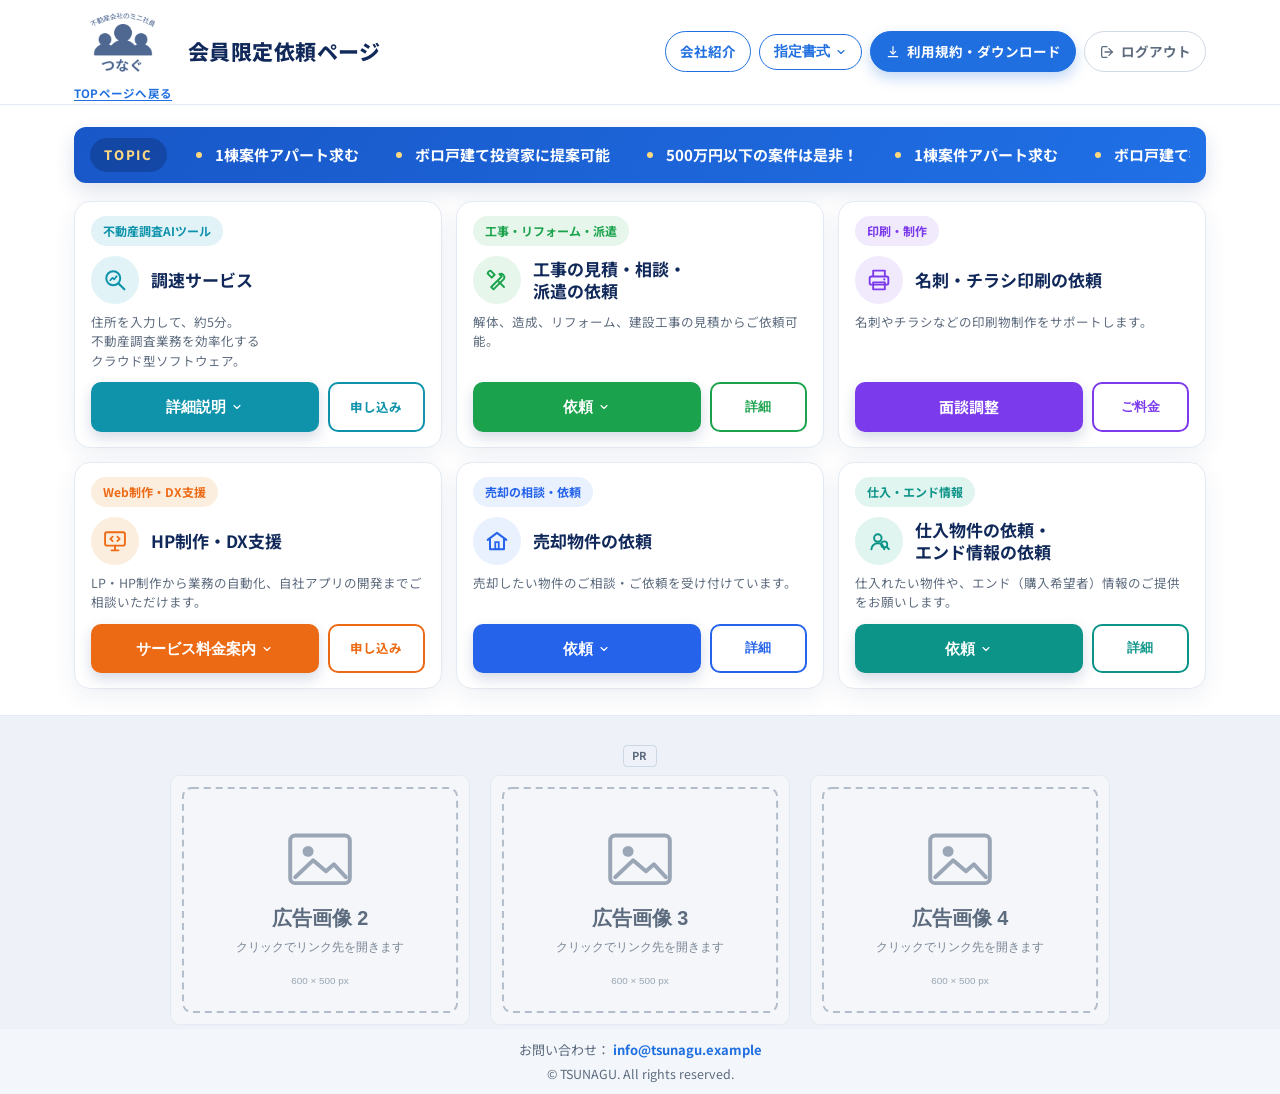
==== commit ace983b2: "フッターのログアウトを削除、調速の説明文を変更、ZIP名を tsunagu-theme3.zip に変更 - ログアウトはヘッダーのみに集約（フッターから削除） - 調速サービスの説明文を3行の新しい" ====
--- a/index.html
+++ b/index.html
@@ -83,7 +83,7 @@
 							<span class="service-card__icon"><svg class="icon" viewBox="0 0 24 24" aria-hidden="true" focusable="false"><circle cx="10.5" cy="10.5" r="6" fill="none" stroke="currentColor" stroke-width="1.7"/><path d="M15 15l5 5" fill="none" stroke="currentColor" stroke-width="1.9" stroke-linecap="round"/><path d="M8 12.2l1.8-2 1.6 1.2 2-2.6" fill="none" stroke="currentColor" stroke-width="1.5" stroke-linecap="round" stroke-linejoin="round"/></svg></span>
 							<h3 class="service-card__title">調速サービス</h3>
 						</div>
-						<p class="service-card__desc">「10秒検索」で物件概要を簡易調査、提案資料を「AI」が自動作成する不動産調査AIツールです。</p>
+						<p class="service-card__desc">住所を入力して、約5分。<br>不動産調査業務を効率化する<br>クラウド型ソフトウェア。</p>
 						<div class="service-card__actions actions--split">
 								<div class="pdf-dropdown actions__primary">
 									<button type="button" class="btn btn--solid pdf-trigger" aria-haspopup="true" aria-expanded="false">
@@ -226,16 +226,6 @@
       </div>
     </section>
     <!-- ログアウト帯（WPではログイン中のみ表示） -->
-    <div class="site-footer__logout">
-      <a class="logout-btn" href="#">
-        <svg class="icon" viewBox="0 0 24 24" aria-hidden="true" focusable="false">
-          <path d="M15 17l5-5-5-5" fill="none" stroke="currentColor" stroke-width="1.9" stroke-linecap="round" stroke-linejoin="round"/>
-          <path d="M20 12H9" fill="none" stroke="currentColor" stroke-width="1.9" stroke-linecap="round"/>
-          <path d="M12 20H6a2 2 0 0 1-2-2V6a2 2 0 0 1 2-2h6" fill="none" stroke="currentColor" stroke-width="1.9" stroke-linecap="round" stroke-linejoin="round"/>
-        </svg>
-        <span>ログアウト</span>
-      </a>
-    </div>
     <div class="container">
       <p class="site-footer__contact">
 			<span>お問い合わせ：</span>
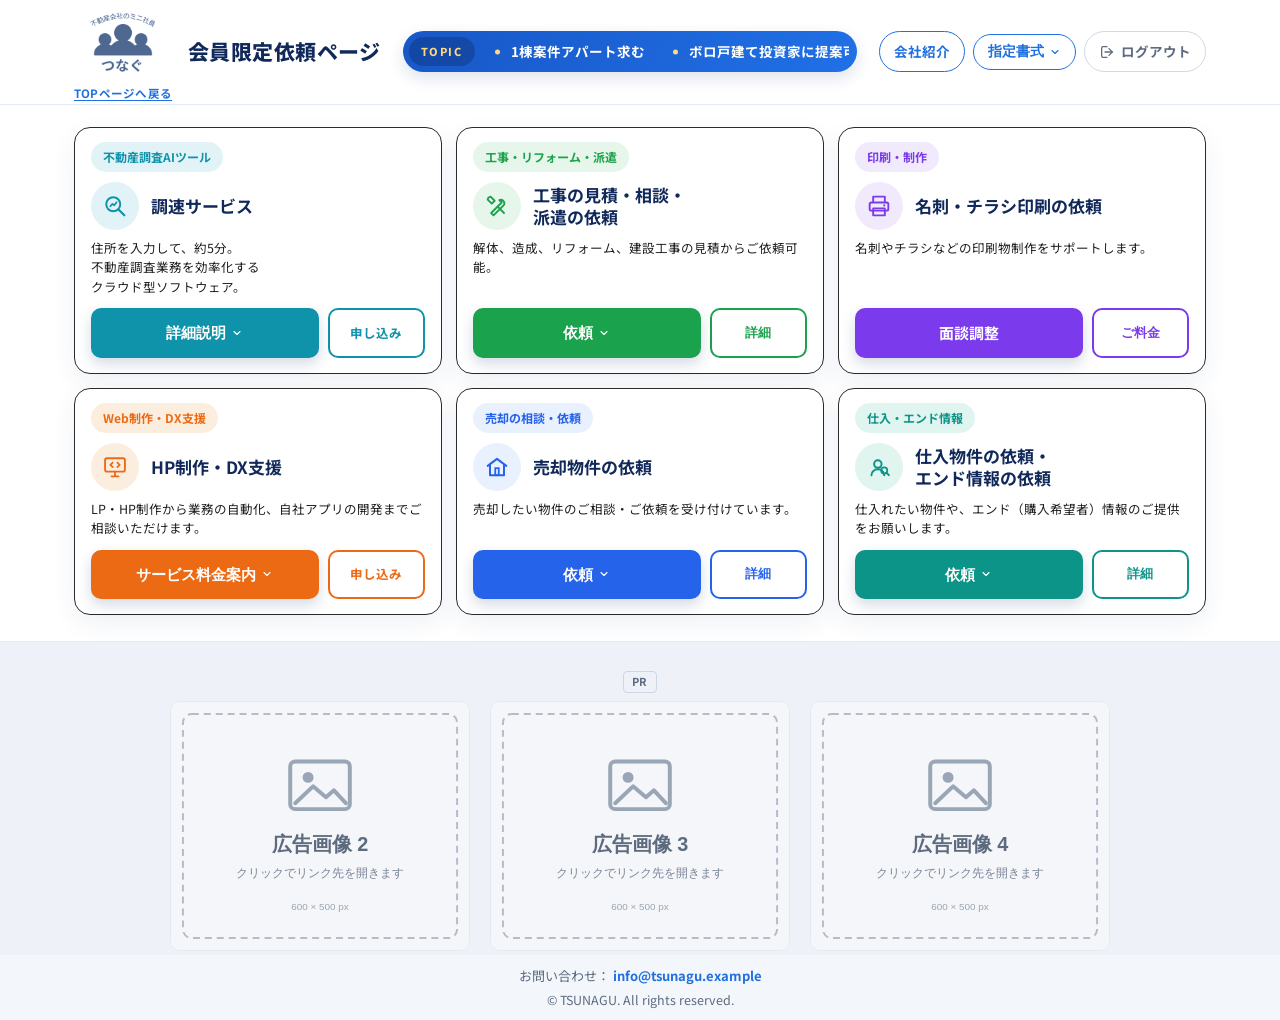
==== commit b52116af: "ヘッダーの利用規約を削除、TOPICをヘッダー内へ、カードの文字と枠線を黒に - ヘッダーの「利用規約・ダウンロード」ボタンを削除（管理画面の項目も削除）   ※別セッションで追加されたヘッダーのログ" ====
--- a/index.html
+++ b/index.html
@@ -22,7 +22,17 @@
 			</a>
 							<h1 class="site-title">会員限定依頼ページ</h1>
 					</div>
-		<button type="button" class="header-toggle" aria-label="メニューを開く" aria-expanded="false" aria-controls="header-nav">
+				<div class="topics topics--header">
+			<span class="topics__label">TOPIC</span>
+			<div class="topics__viewport">
+				<ul class="topics__track">
+											<li class="topics__item">1棟案件アパート求む</li>
+											<li class="topics__item">ボロ戸建て投資家に提案可能</li>
+											<li class="topics__item">500万円以下の案件は是非！</li>
+									</ul>
+			</div>
+		</div>
+				<button type="button" class="header-toggle" aria-label="メニューを開く" aria-expanded="false" aria-controls="header-nav">
 			<span class="header-toggle__bar"></span>
 		</button>
 		<nav class="header-actions" id="header-nav">
@@ -39,15 +49,7 @@
 											<li role="none"><a class="pdf-menu__item" role="menuitem" href="#" download>売却合意書</a></li>
 									</ul>
 			</div>
-						<a href="#" class="btn-header btn-header--solid">
-				<svg class="icon" viewBox="0 0 24 24" aria-hidden="true" focusable="false">
-					<path d="M12 4v10" fill="none" stroke="currentColor" stroke-width="1.8" stroke-linecap="round"/>
-					<path d="M8 11l4 4 4-4" fill="none" stroke="currentColor" stroke-width="1.8" stroke-linecap="round" stroke-linejoin="round"/>
-					<path d="M5 19h14" fill="none" stroke="currentColor" stroke-width="1.8" stroke-linecap="round"/>
-				</svg>
-				<span>利用規約・ダウンロード</span>
-			</a>
-			<a href="#" class="btn-header btn-header--logout">
+									<a href="#" class="btn-header btn-header--logout">
 				<svg class="icon" viewBox="0 0 24 24" aria-hidden="true" focusable="false">
 					<path d="M15 17l5-5-5-5" fill="none" stroke="currentColor" stroke-width="1.9" stroke-linecap="round" stroke-linejoin="round"/>
 					<path d="M20 12H9" fill="none" stroke="currentColor" stroke-width="1.9" stroke-linecap="round"/>
@@ -55,7 +57,7 @@
 				</svg>
 				<span>ログアウト</span>
 			</a>
-		</nav>
+					</nav>
 	</div>
 </header>
 
@@ -65,7 +67,7 @@
 	<section class="services" id="menu">
 		<div class="container">
 
-						<div class="topics" data-reveal>
+						<div class="topics topics--below" data-reveal>
 				<span class="topics__label">TOPIC</span>
 				<div class="topics__viewport">
 					<ul class="topics__track">
@@ -83,22 +85,24 @@
 							<span class="service-card__icon"><svg class="icon" viewBox="0 0 24 24" aria-hidden="true" focusable="false"><circle cx="10.5" cy="10.5" r="6" fill="none" stroke="currentColor" stroke-width="1.7"/><path d="M15 15l5 5" fill="none" stroke="currentColor" stroke-width="1.9" stroke-linecap="round"/><path d="M8 12.2l1.8-2 1.6 1.2 2-2.6" fill="none" stroke="currentColor" stroke-width="1.5" stroke-linecap="round" stroke-linejoin="round"/></svg></span>
 							<h3 class="service-card__title">調速サービス</h3>
 						</div>
-						<p class="service-card__desc">住所を入力して、約5分。<br>不動産調査業務を効率化する<br>クラウド型ソフトウェア。</p>
-						<div class="service-card__actions actions--split">
-								<div class="pdf-dropdown actions__primary">
+						<p class="service-card__desc">住所を入力して、約5分。<br>
+不動産調査業務を効率化する<br>
+クラウド型ソフトウェア。</p>
+						<div class="service-card__actions actions--split">
+															<div class="pdf-dropdown actions__primary">
 									<button type="button" class="btn btn--solid pdf-trigger" aria-haspopup="true" aria-expanded="false">
 										<span>詳細説明</span>
 										<svg class="pdf-caret" viewBox="0 0 24 24" aria-hidden="true" focusable="false"><path d="M6 9l6 6 6-6" fill="none" stroke="currentColor" stroke-width="2.2" stroke-linecap="round" stroke-linejoin="round"/></svg>
 									</button>
 									<ul class="pdf-menu" role="menu" hidden>
-										<li role="none"><a class="pdf-menu__item" role="menuitem" href="#" target="_blank" rel="noopener">営業資料</a></li>
-										<li role="none"><a class="pdf-menu__item" role="menuitem" href="#" target="_blank" rel="noopener">LP（サービスサイト）</a></li>
-										<li role="none"><a class="pdf-menu__item" role="menuitem" href="#" target="_blank" rel="noopener">料金表（PDF）</a></li>
-									</ul>
-								</div>
-								<a class="btn btn--outline actions__secondary" href="#">申し込み</a>
-						</div>
-					</article>
+																					<li role="none"><a class="pdf-menu__item" role="menuitem" href="#" target="_blank" rel="noopener">営業資料</a></li>
+																					<li role="none"><a class="pdf-menu__item" role="menuitem" href="#" target="_blank" rel="noopener">LP（サービスサイト）</a></li>
+																					<li role="none"><a class="pdf-menu__item" role="menuitem" href="#" target="_blank" rel="noopener">料金表（PDF）</a></li>
+																			</ul>
+								</div>
+																						<a class="btn btn--outline actions__secondary" href="#">申し込み</a>
+													</div>
+											</article>
 									<article class="service-card" data-theme="green" data-card="3" style="--sp-order:4" data-reveal>
 						<span class="service-card__tag">工事・リフォーム・派遣</span>
 						<div class="service-card__head">
@@ -117,10 +121,10 @@
 																					<li role="none"><a class="pdf-menu__item" role="menuitem" href="#">リフォームの見積依頼</a></li>
 																			</ul>
 								</div>
-														<button type="button" class="btn btn--outline actions__secondary popup-trigger" data-popup="popup-c3" data-popup-title="工事・リフォーム・派遣について">詳細</button>
-						</div>
-						<div class="popup-content" id="popup-c3" hidden><p>つなぐ提携会社様をご紹介可能です。まずは実際の現場の見積からおつなぎ致します。</p><p>大切な弊社のパートナー企業様をおつなぎ致しますので、軽率な依頼はご遠慮ください。</p></div>
-					</article>
+																						<button type="button" class="btn btn--outline actions__secondary popup-trigger" data-popup="popup-c3" data-popup-title="工事・リフォーム・派遣について">詳細</button>
+													</div>
+												<div class="popup-content" id="popup-c3" hidden><p>つなぐ提携会社様をご紹介可能です。まずは実際の現場の見積からおつなぎ致します。</p><p>大切な弊社のパートナー企業様をおつなぎ致しますので、軽率な依頼はご遠慮ください。</p></div>
+											</article>
 									<article class="service-card" data-theme="purple" data-card="4" style="--sp-order:5" data-reveal>
 						<span class="service-card__tag">印刷・制作</span>
 						<div class="service-card__head">
@@ -130,10 +134,10 @@
 						<p class="service-card__desc">名刺やチラシなどの印刷物制作をサポートします。</p>
 						<div class="service-card__actions actions--split">
 															<a class="btn btn--solid actions__primary" href="#">面談調整</a>
-														<button type="button" class="btn btn--outline actions__secondary popup-trigger" data-popup="popup-c4" data-popup-title="印刷メニュー・料金表">ご料金</button>
-						</div>
-						<div class="popup-content" id="popup-c4" hidden><object class="popup-pdf" data="assets/pdf/print-pricing.pdf" type="application/pdf" title="印刷メニュー・料金表"><p class="popup-note">PDFをこの場で表示できない環境のようです。下のリンクからご覧ください。</p></object><p class="popup-note"><a href="assets/pdf/print-pricing.pdf" target="_blank" rel="noopener">PDFを新しいタブで開く →</a></p></div>
-					</article>
+																						<button type="button" class="btn btn--outline actions__secondary popup-trigger" data-popup="popup-c4" data-popup-title="印刷メニュー・料金表">ご料金</button>
+													</div>
+												<div class="popup-content" id="popup-c4" hidden><object class="popup-pdf" data="assets/pdf/print-pricing.pdf" type="application/pdf" title="印刷メニュー・料金表"><p class="popup-note">PDFをこの場で表示できない環境のようです。下のリンクからご覧ください。</p></object><p class="popup-note"><a href="assets/pdf/print-pricing.pdf" target="_blank" rel="noopener">PDFを新しいタブで開く →</a></p></div>
+											</article>
 									<article class="service-card" data-theme="orange" data-card="5" style="--sp-order:6" data-reveal>
 						<span class="service-card__tag">Web制作・DX支援</span>
 						<div class="service-card__head">
@@ -142,20 +146,20 @@
 						</div>
 						<p class="service-card__desc">LP・HP制作から業務の自動化、自社アプリの開発までご相談いただけます。</p>
 						<div class="service-card__actions actions--split">
-								<div class="pdf-dropdown actions__primary">
+															<div class="pdf-dropdown actions__primary">
 									<button type="button" class="btn btn--solid pdf-trigger" aria-haspopup="true" aria-expanded="false">
 										<span>サービス料金案内</span>
 										<svg class="pdf-caret" viewBox="0 0 24 24" aria-hidden="true" focusable="false"><path d="M6 9l6 6 6-6" fill="none" stroke="currentColor" stroke-width="2.2" stroke-linecap="round" stroke-linejoin="round"/></svg>
 									</button>
 									<ul class="pdf-menu" role="menu" hidden>
-										<li role="none"><a class="pdf-menu__item" role="menuitem" href="#" target="_blank" rel="noopener">LP・HP掲載型</a></li>
-										<li role="none"><a class="pdf-menu__item" role="menuitem" href="#" target="_blank" rel="noopener">業務自動化の相談</a></li>
-										<li role="none"><a class="pdf-menu__item" role="menuitem" href="#" target="_blank" rel="noopener">自社アプリ開発の相談</a></li>
-									</ul>
-								</div>
-								<a class="btn btn--outline actions__secondary" href="#">申し込み</a>
-						</div>
-					</article>
+																					<li role="none"><a class="pdf-menu__item" role="menuitem" href="#" target="_blank" rel="noopener">LP・HP掲載型</a></li>
+																					<li role="none"><a class="pdf-menu__item" role="menuitem" href="#" target="_blank" rel="noopener">業務自動化の相談</a></li>
+																					<li role="none"><a class="pdf-menu__item" role="menuitem" href="#" target="_blank" rel="noopener">自社アプリ開発の相談</a></li>
+																			</ul>
+								</div>
+																						<a class="btn btn--outline actions__secondary" href="#">申し込み</a>
+													</div>
+											</article>
 									<article class="service-card" data-theme="blue" data-card="1" style="--sp-order:1" data-reveal>
 						<span class="service-card__tag">売却の相談・依頼</span>
 						<div class="service-card__head">
@@ -174,10 +178,10 @@
 																					<li role="none"><a class="pdf-menu__item" role="menuitem" href="#">仲介物件の売却依頼</a></li>
 																			</ul>
 								</div>
-														<button type="button" class="btn btn--outline actions__secondary popup-trigger" data-popup="popup-c1" data-popup-title="売却のご相談について">詳細</button>
-						</div>
-						<div class="popup-content" id="popup-c1" hidden><p>自社物件の売却や、一般のお客様から預かった物件の売却依頼はこちらからご依頼ください。</p><ul><li>水面下で進めたい</li><li>まずは強気価格で出したい</li><li>仲介手数料を事前に定めた上で案件を出したい。</li></ul><p>など、柔軟なご依頼が可能です。</p></div>
-					</article>
+																						<button type="button" class="btn btn--outline actions__secondary popup-trigger" data-popup="popup-c1" data-popup-title="売却のご相談について">詳細</button>
+													</div>
+												<div class="popup-content" id="popup-c1" hidden><p>自社物件の売却や、一般のお客様から預かった物件の売却依頼はこちらからご依頼ください。</p><ul><li>水面下で進めたい</li><li>まずは強気価格で出したい</li><li>仲介手数料を事前に定めた上で案件を出したい。</li></ul><p>など、柔軟なご依頼が可能です。</p></div>
+											</article>
 									<article class="service-card" data-theme="teal" data-card="2" style="--sp-order:2" data-reveal>
 						<span class="service-card__tag">仕入・エンド情報</span>
 						<div class="service-card__head">
@@ -196,10 +200,10 @@
 																					<li role="none"><a class="pdf-menu__item" role="menuitem" href="#">一般買主の購入ニーズを依頼</a></li>
 																			</ul>
 								</div>
-														<button type="button" class="btn btn--outline actions__secondary popup-trigger" data-popup="popup-c2" data-popup-title="仕入・エンド情報について">詳細</button>
-						</div>
-						<div class="popup-content" id="popup-c2" hidden><p>自社物件の仕入や、一般のお客様が希望されるニーズ情報の共有はこちらからご依頼ください。</p><p>案件情報のうち、約70%が未公開案件であり、値下げ案件も多くございます。仕入にも適した案件情報をご提供致します。</p></div>
-					</article>
+																						<button type="button" class="btn btn--outline actions__secondary popup-trigger" data-popup="popup-c2" data-popup-title="仕入・エンド情報について">詳細</button>
+													</div>
+												<div class="popup-content" id="popup-c2" hidden><p>自社物件の仕入や、一般のお客様が希望されるニーズ情報の共有はこちらからご依頼ください。</p><p>案件情報のうち、約70%が未公開案件であり、値下げ案件も多くございます。仕入にも適した案件情報をご提供致します。</p></div>
+											</article>
 							</div>
 		</div>
 	</section>
--- a/assets/css/style.css
+++ b/assets/css/style.css
@@ -148,6 +148,27 @@
   letter-spacing: .02em;
   line-height: 1.3;
   white-space: nowrap;
+}
+
+/* ヘッダー内のTOPIC（管理画面で「ヘッダー内」を選んだとき。PCのみ表示） */
+.topics.topics--header { display: none; }
+@media (min-width: 1025px) {
+  .topics.topics--header {
+    display: flex;
+    flex: 1 1 auto;
+    min-width: 0;
+    gap: 10px;
+    margin: 0 22px;
+    padding: 6px 8px 6px 6px;
+    border-radius: 999px;
+    box-shadow: 0 6px 16px rgba(20, 52, 110, .14);
+  }
+  .topics--header .topics__label { font-size: 11px; padding: 5px 12px; }
+  .topics--header .topics__item { font-size: 13.5px; padding: 0 18px 0 26px; }
+  .topics--header .topics__item::before { left: 10px; width: 5px; height: 5px; }
+  .topics.topics--below { display: none; }
+  /* TOPICが残りの幅を使い、右のボタンは1行のまま縮めない */
+  .site-header__inner .header-actions { flex: none; flex-wrap: nowrap; }
 }
 
 /* ヘッダーの「指定書式」プルダウン（カードのプルダウンと同じ部品） */
@@ -458,7 +479,7 @@
   display: flex;
   flex-direction: column;
   background: #fff;
-  border: 1px solid var(--line);
+  border: 1px solid #2b2b2b;
   border-radius: var(--radius);
   box-shadow: var(--shadow-card);
   padding: 14px 16px 15px;
@@ -509,7 +530,7 @@
 .service-card__desc {
   margin-top: 8px;
   font-size: 12.5px;
-  color: var(--muted);
+  color: #1f1f1f;
   line-height: 1.55;
   flex: 1 1 auto;
 }
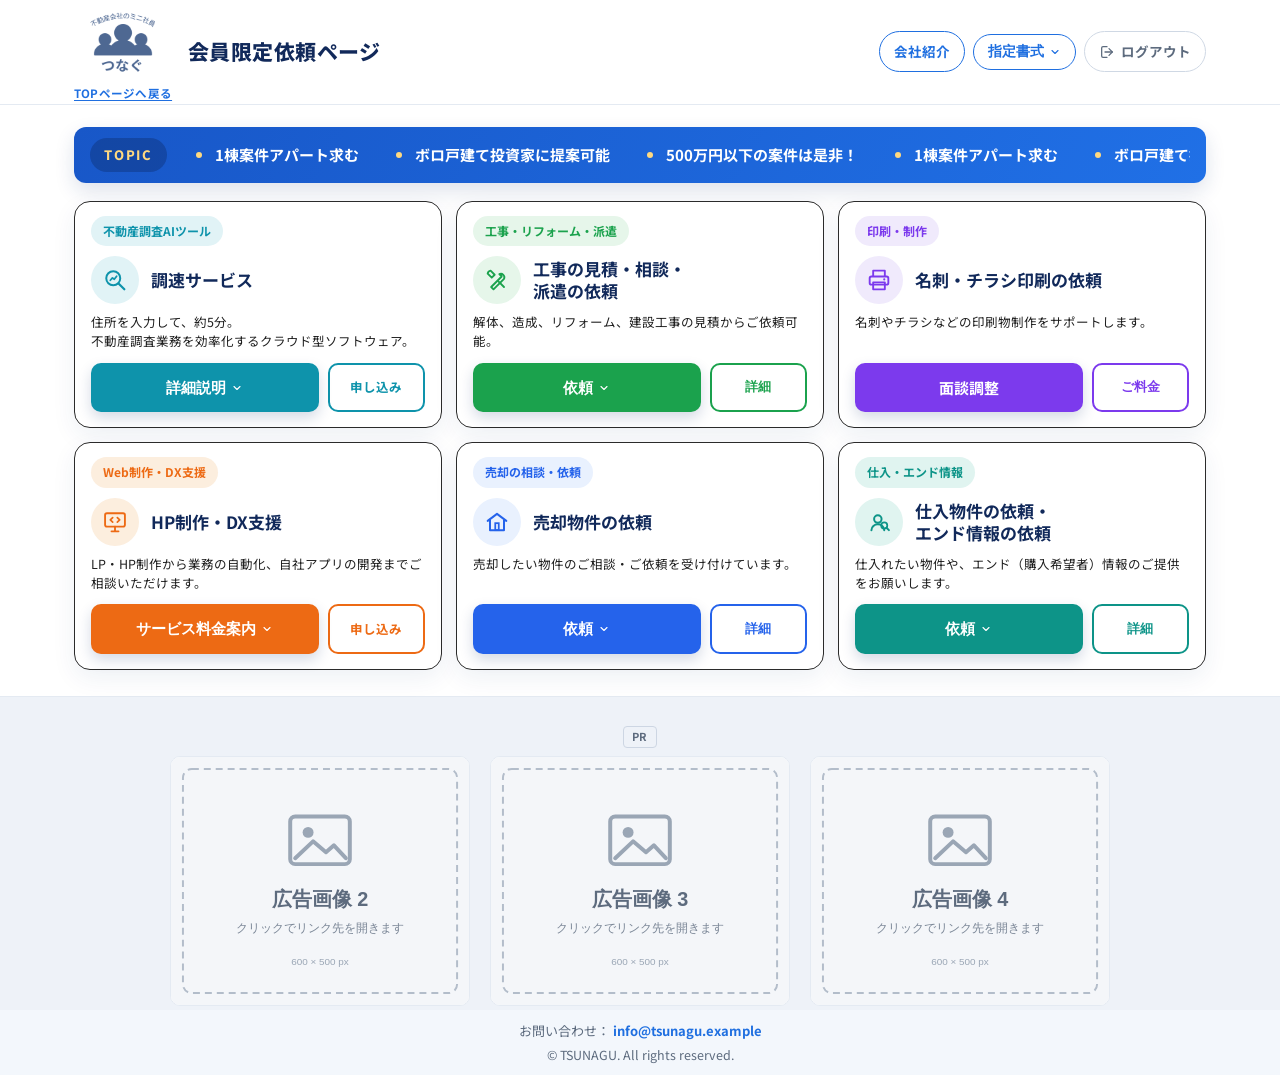
==== commit 4d865dd2: "TOPICをカードの上に戻す、調速の説明文を2行に - ヘッダー内のTOPIC表示と、管理画面の表示位置の切り替えを削除   （TOPICはすべての端末でカードの上に表示する元の形に戻す） - 調速サ" ====
--- a/index.html
+++ b/index.html
@@ -22,17 +22,7 @@
 			</a>
 							<h1 class="site-title">会員限定依頼ページ</h1>
 					</div>
-				<div class="topics topics--header">
-			<span class="topics__label">TOPIC</span>
-			<div class="topics__viewport">
-				<ul class="topics__track">
-											<li class="topics__item">1棟案件アパート求む</li>
-											<li class="topics__item">ボロ戸建て投資家に提案可能</li>
-											<li class="topics__item">500万円以下の案件は是非！</li>
-									</ul>
-			</div>
-		</div>
-				<button type="button" class="header-toggle" aria-label="メニューを開く" aria-expanded="false" aria-controls="header-nav">
+		<button type="button" class="header-toggle" aria-label="メニューを開く" aria-expanded="false" aria-controls="header-nav">
 			<span class="header-toggle__bar"></span>
 		</button>
 		<nav class="header-actions" id="header-nav">
@@ -67,7 +57,7 @@
 	<section class="services" id="menu">
 		<div class="container">
 
-						<div class="topics topics--below" data-reveal>
+						<div class="topics" data-reveal>
 				<span class="topics__label">TOPIC</span>
 				<div class="topics__viewport">
 					<ul class="topics__track">
@@ -86,8 +76,7 @@
 							<h3 class="service-card__title">調速サービス</h3>
 						</div>
 						<p class="service-card__desc">住所を入力して、約5分。<br>
-不動産調査業務を効率化する<br>
-クラウド型ソフトウェア。</p>
+不動産調査業務を効率化するクラウド型ソフトウェア。</p>
 						<div class="service-card__actions actions--split">
 															<div class="pdf-dropdown actions__primary">
 									<button type="button" class="btn btn--solid pdf-trigger" aria-haspopup="true" aria-expanded="false">
--- a/assets/css/style.css
+++ b/assets/css/style.css
@@ -148,27 +148,6 @@
   letter-spacing: .02em;
   line-height: 1.3;
   white-space: nowrap;
-}
-
-/* ヘッダー内のTOPIC（管理画面で「ヘッダー内」を選んだとき。PCのみ表示） */
-.topics.topics--header { display: none; }
-@media (min-width: 1025px) {
-  .topics.topics--header {
-    display: flex;
-    flex: 1 1 auto;
-    min-width: 0;
-    gap: 10px;
-    margin: 0 22px;
-    padding: 6px 8px 6px 6px;
-    border-radius: 999px;
-    box-shadow: 0 6px 16px rgba(20, 52, 110, .14);
-  }
-  .topics--header .topics__label { font-size: 11px; padding: 5px 12px; }
-  .topics--header .topics__item { font-size: 13.5px; padding: 0 18px 0 26px; }
-  .topics--header .topics__item::before { left: 10px; width: 5px; height: 5px; }
-  .topics.topics--below { display: none; }
-  /* TOPICが残りの幅を使い、右のボタンは1行のまま縮めない */
-  .site-header__inner .header-actions { flex: none; flex-wrap: nowrap; }
 }
 
 /* ヘッダーの「指定書式」プルダウン（カードのプルダウンと同じ部品） */
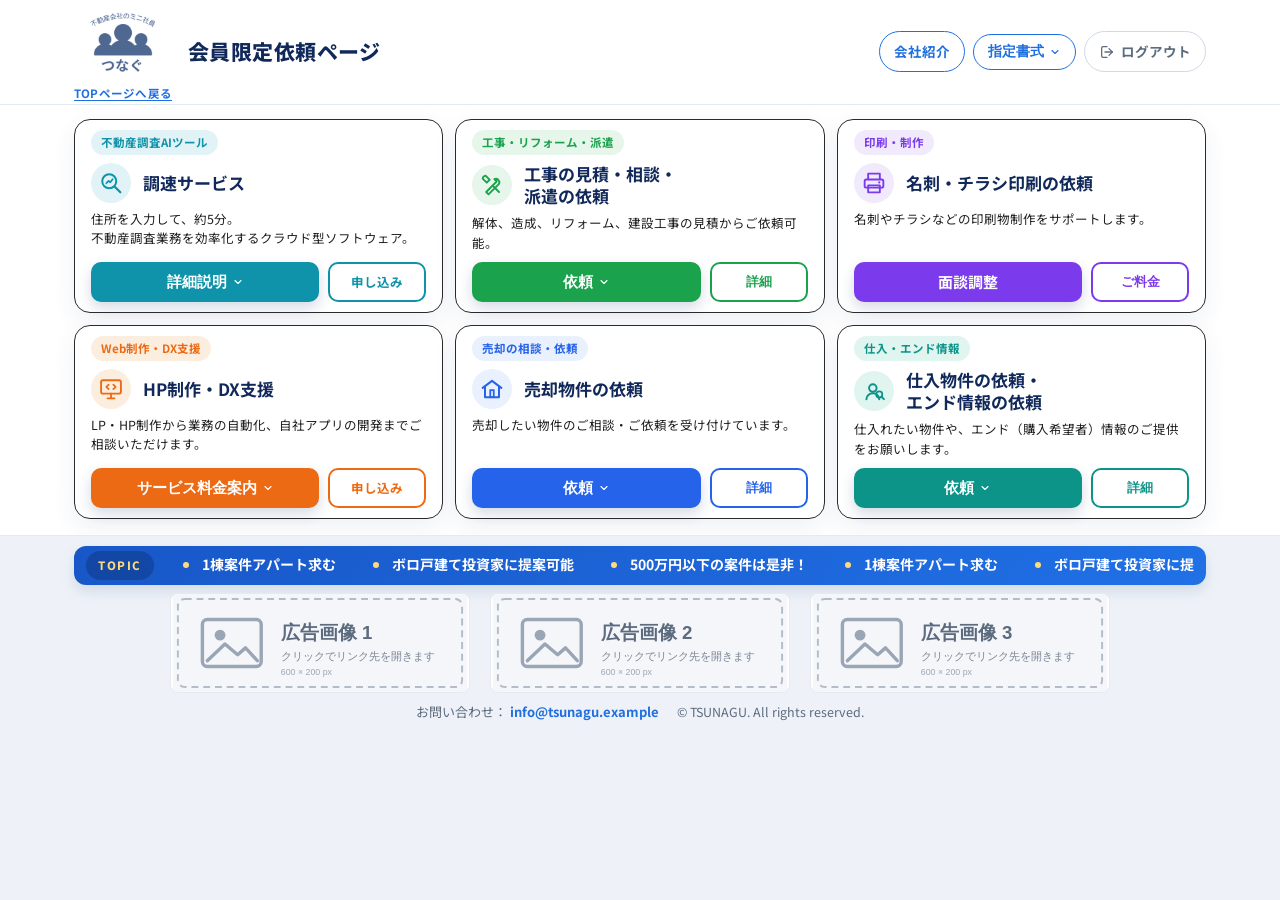
==== commit 2df3d657: "トップページを1画面に収める：TOPICをフッターへ、広告を横長に、PR表記を削除 - TOPICをフッター（カードの下）へ移動。PC・タブレットはフッター、スマホはカードの上 - 広告を横長バナー（" ====
--- a/index.html
+++ b/index.html
@@ -57,7 +57,8 @@
 	<section class="services" id="menu">
 		<div class="container">
 
-						<div class="topics" data-reveal>
+						<!-- TOPIC（スマホ用。PC・タブレットはフッターに表示） -->
+			<div class="topics topics--sp" data-reveal>
 				<span class="topics__label">TOPIC</span>
 				<div class="topics__viewport">
 					<ul class="topics__track">
@@ -203,30 +204,46 @@
        フッター  [ACF] footer_copyright
   ============================================================ -->
   <footer class="site-footer">
-    <!-- 広告エリア（WPでは管理メニュー「広告」の登録内容。未登録なら非表示）
-         PC 3枚／スマホ 1枚。超える分は自動スライド。以下はサンプル4件 -->
-    <section class="tsg-pickup" aria-label="広告">
-      <div class="tsg-pickup__inner">
-        <p class="tsg-pickup__label">PR</p>
-        <div class="tsg-pickup__viewport" data-interval="4000">
-          <ul class="tsg-pickup__track">
-            <li class="tsg-pickup__item"><a class="tsg-pickup__link" href="#" target="_blank" rel="sponsored noopener"><img class="tsg-pickup__img" src="assets/img/sample-pickup-1.svg" alt="広告画像1" width="600" height="500" loading="lazy"></a></li>
-            <li class="tsg-pickup__item"><a class="tsg-pickup__link" href="#" target="_blank" rel="sponsored noopener"><img class="tsg-pickup__img" src="assets/img/sample-pickup-2.svg" alt="広告画像2" width="600" height="500" loading="lazy"></a></li>
-            <li class="tsg-pickup__item"><a class="tsg-pickup__link" href="#" target="_blank" rel="sponsored noopener"><img class="tsg-pickup__img" src="assets/img/sample-pickup-3.svg" alt="広告画像3" width="600" height="500" loading="lazy"></a></li>
-            <li class="tsg-pickup__item"><a class="tsg-pickup__link" href="#" target="_blank" rel="sponsored noopener"><img class="tsg-pickup__img" src="assets/img/sample-pickup-4.svg" alt="広告画像4" width="600" height="500" loading="lazy"></a></li>
-          </ul>
-        </div>
-      </div>
-    </section>
-    <!-- ログアウト帯（WPではログイン中のみ表示） -->
-    <div class="container">
-      <p class="site-footer__contact">
+		<div class="site-footer__topics">
+		<div class="topics topics--footer">
+			<span class="topics__label">TOPIC</span>
+			<div class="topics__viewport">
+				<ul class="topics__track">
+											<li class="topics__item">1棟案件アパート求む</li>
+											<li class="topics__item">ボロ戸建て投資家に提案可能</li>
+											<li class="topics__item">500万円以下の案件は是非！</li>
+									</ul>
+			</div>
+		</div>
+	</div>
+		<section class="tsg-pickup" aria-label="広告">
+	<div class="tsg-pickup__inner">
+		<div class="tsg-pickup__viewport" data-interval="4000">
+			<ul class="tsg-pickup__track">
+									<li class="tsg-pickup__item">
+													<a class="tsg-pickup__link" href="#" target="_blank" rel="sponsored noopener"><img src="assets/img/sample-pickup-1.svg" width="600" height="200" class="tsg-pickup__img" alt="広告画像1" sizes="300px" loading="lazy" decoding="async"></a>
+											</li>
+									<li class="tsg-pickup__item">
+													<a class="tsg-pickup__link" href="#" target="_blank" rel="sponsored noopener"><img src="assets/img/sample-pickup-2.svg" width="600" height="200" class="tsg-pickup__img" alt="広告画像2" sizes="300px" loading="lazy" decoding="async"></a>
+											</li>
+									<li class="tsg-pickup__item">
+													<a class="tsg-pickup__link" href="#" target="_blank" rel="sponsored noopener"><img src="assets/img/sample-pickup-3.svg" width="600" height="200" class="tsg-pickup__img" alt="広告画像3" sizes="300px" loading="lazy" decoding="async"></a>
+											</li>
+									<li class="tsg-pickup__item">
+													<a class="tsg-pickup__link" href="#" target="_blank" rel="sponsored noopener"><img src="assets/img/sample-pickup-4.svg" width="600" height="200" class="tsg-pickup__img" alt="広告画像4" sizes="300px" loading="lazy" decoding="async"></a>
+											</li>
+							</ul>
+		</div>
+	</div>
+</section>
+	<div class="container site-footer__bottom">
+						<p class="site-footer__contact">
 			<span>お問い合わせ：</span>
 			<a href="mailto:info@tsunagu.example">info@tsunagu.example</a>
 		</p>
-      <small class="site-footer__copy">&copy; TSUNAGU. All rights reserved.</small>
-    </div>
-  </footer>
+				<small class="site-footer__copy">© TSUNAGU. All rights reserved.</small>
+	</div>
+</footer>
 
   <!-- ============================================================
        共通ポップアップ（右ボタン用）
--- a/assets/css/style.css
+++ b/assets/css/style.css
@@ -445,11 +445,11 @@
 .featured__btn .icon { width: 18px; height: 18px; }
 
 /* ---------- 7. サービスカード ---------- */
-.services { padding-block: 22px 26px; background: #fff; }
+.services { padding-block: 14px 16px; background: #fff; }
 .services__grid {
   display: grid;
   grid-template-columns: repeat(3, 1fr);
-  gap: 14px;
+  gap: 12px;
 }
 
 .service-card {
@@ -461,7 +461,7 @@
   border: 1px solid #2b2b2b;
   border-radius: var(--radius);
   box-shadow: var(--shadow-card);
-  padding: 14px 16px 15px;
+  padding: 10px 16px 10px;
 }
 
 /* カラーテーマ */
@@ -474,25 +474,25 @@
 
 .service-card__tag {
   align-self: flex-start;
-  font-size: 12px;
+  font-size: 11.5px;
   font-weight: 700;
   color: var(--c);
   background: var(--c-bg);
-  padding: 5px 12px;
+  padding: 3px 10px;
   border-radius: 999px;
 }
 .service-card__head {
   display: flex;
   align-items: center;
   gap: 12px;
-  margin-top: 10px;
+  margin-top: 8px;
 }
 .service-card__icon {
   display: inline-flex;
   align-items: center;
   justify-content: center;
-  width: 48px;
-  height: 48px;
+  width: 40px;
+  height: 40px;
   flex: none;
   border-radius: 50%;
   background: var(--c-bg);
@@ -507,7 +507,7 @@
 }
 .service-card__title small { display: block; font-size: 11.5px; font-weight: 500; color: var(--muted); }
 .service-card__desc {
-  margin-top: 8px;
+  margin-top: 6px;
   font-size: 12.5px;
   color: #1f1f1f;
   line-height: 1.55;
@@ -517,7 +517,7 @@
   display: grid;
   grid-template-columns: 1fr 1fr;
   gap: 9px;
-  margin-top: 12px;
+  margin-top: 10px;
 }
 .service-card__actions .btn { padding: 11px 7px; font-size: 13.5px; }
 
@@ -527,8 +527,8 @@
 }
 /* 大ボタン：直接リンク（a）／ドロップダウンのトリガー（.pdf-trigger）の両対応 */
 .actions--split a.actions__primary,
-.actions--split .actions__primary .pdf-trigger { font-size: 15px; font-weight: 700; padding: 13px 8px; }
-.actions--split .actions__secondary { font-size: 12.5px; padding: 12px 12px; }
+.actions--split .actions__primary .pdf-trigger { font-size: 15px; font-weight: 700; padding: 8px 8px; }
+.actions--split .actions__secondary { font-size: 12.5px; padding: 7px 12px; }
 
 /* PDFドロップダウン（左ボタン） */
 .pdf-dropdown { position: relative; }
@@ -667,15 +667,41 @@
 }
 
 /* ---------- 9. フッター ---------- */
-.site-footer { background: var(--bg-soft); border-top: 1px solid var(--line); }
-.site-footer .container {
-  display: flex;
-  align-items: center;
-  justify-content: center;
-  padding-block: 10px;
+/* 縦に余る大きな画面では、フッターのグレーを画面の下端まで伸ばす（フッターの下に白い余白を残さない） */
+body:not(.login-page) { display: flex; flex-direction: column; min-height: 100vh; }
+body.admin-bar:not(.login-page) { min-height: calc(100vh - 32px); }
+.site-footer { flex: 1 0 auto; background: #eef2f8; border-top: 1px solid var(--line); padding-top: 10px; }
+/* フッターのTOPIC（PC・タブレット） */
+.site-footer__topics { width: 100%; max-width: var(--container); margin: 0 auto 8px; padding-inline: var(--gutter); }
+.topics.topics--footer { margin-bottom: 0; padding: 5px 12px; box-shadow: 0 6px 14px rgba(20, 52, 110, .12); }
+.topics--footer .topics__label { font-size: 11.5px; padding: 5px 12px; }
+.topics--footer .topics__item { font-size: 14px; }
+/* 見える高さが小さい画面（1366×768のノートPCなど）では、1画面に収めるためタグを隠し、ロゴを一回り小さく */
+@media (min-width: 681px) and (max-height: 760px) {
+  .service-card__tag { display: none; }
+  .service-card__head { margin-top: 0; }
+  .site-logo__img { height: 70px; }
+  .site-header__inner { min-height: 0; }
+}
+/* さらに低い画面（ブックマークバー表示の1366×768など） */
+@media (min-width: 681px) and (max-height: 640px) {
+  .site-logo__img { height: 58px; }
+  .services { padding-block: 10px; }
+  .services__grid { gap: 10px; }
+}
+/* TOPICの出し分け：PC・タブレットはフッター、スマホはカードの上 */
+@media (min-width: 681px) { .topics.topics--sp { display: none; } }
+@media (max-width: 680px) { .site-footer__topics { display: none; } }
+.site-footer__bottom {
+  display: flex;
+  flex-wrap: wrap;
+  align-items: center;
+  justify-content: center;
+  column-gap: 18px;
+  row-gap: 2px;
+  padding-block: 4px 6px;
   text-align: center;
 }
-.site-footer .container { flex-direction: column; gap: 2px; }
 .site-footer__contact { margin: 0; color: var(--muted); font-size: 13px; }
 .site-footer__contact a { color: var(--brand); font-weight: 700; }
 .site-footer__contact a:hover { text-decoration: underline; }
@@ -807,27 +833,13 @@
   --per: 3;
   --gap: 20px;
   --slide-w: 300px;
-  /* フッター（ログアウト帯）と同じ背景にして、フッターの一部として見せる */
-  background: #eef2f8;
-  padding: 24px var(--gutter) 4px;
+  padding: 0 var(--gutter) 4px;
 }
 .tsg-pickup__inner {
   max-width: calc(var(--per) * var(--slide-w) + (var(--per) - 1) * var(--gap));
   margin-inline: auto;
   text-align: center;
 }
-.tsg-pickup__label {
-  display: inline-block;
-  margin: 0 0 8px;
-  padding: 1px 8px;
-  border: 1px solid #cdd6e3;
-  border-radius: 4px;
-  color: var(--muted);
-  font-size: 11px;
-  font-weight: 700;
-  letter-spacing: .08em;
-  line-height: 1.6;
-}
 .tsg-pickup__viewport { overflow: hidden; }
 .tsg-pickup__track {
   display: flex;
@@ -840,17 +852,17 @@
 .tsg-pickup__item { flex: 0 0 calc((100% - (var(--per) - 1) * var(--gap)) / var(--per)); min-width: 0; }
 .tsg-pickup__link {
   display: block;
-  aspect-ratio: 6 / 5;
+  aspect-ratio: 3 / 1;
   overflow: hidden;
   border: 1px solid var(--line);
-  border-radius: 10px;
+  border-radius: 8px;
   background: #fff;
   transition: border-color .15s ease, opacity .15s ease;
 }
 a.tsg-pickup__link:hover { border-color: var(--brand); opacity: .9; }
 .tsg-pickup__img { display: block; width: 100%; height: 100%; object-fit: contain; }
 @media (max-width: 680px) {
-  .tsg-pickup { --per: 1; --gap: 12px; padding: 18px var(--gutter) 2px; }
+  .tsg-pickup { --per: 1; --gap: 12px; padding: 0 var(--gutter) 2px; }
 }
 @media print { .tsg-pickup { display: none; } }
 
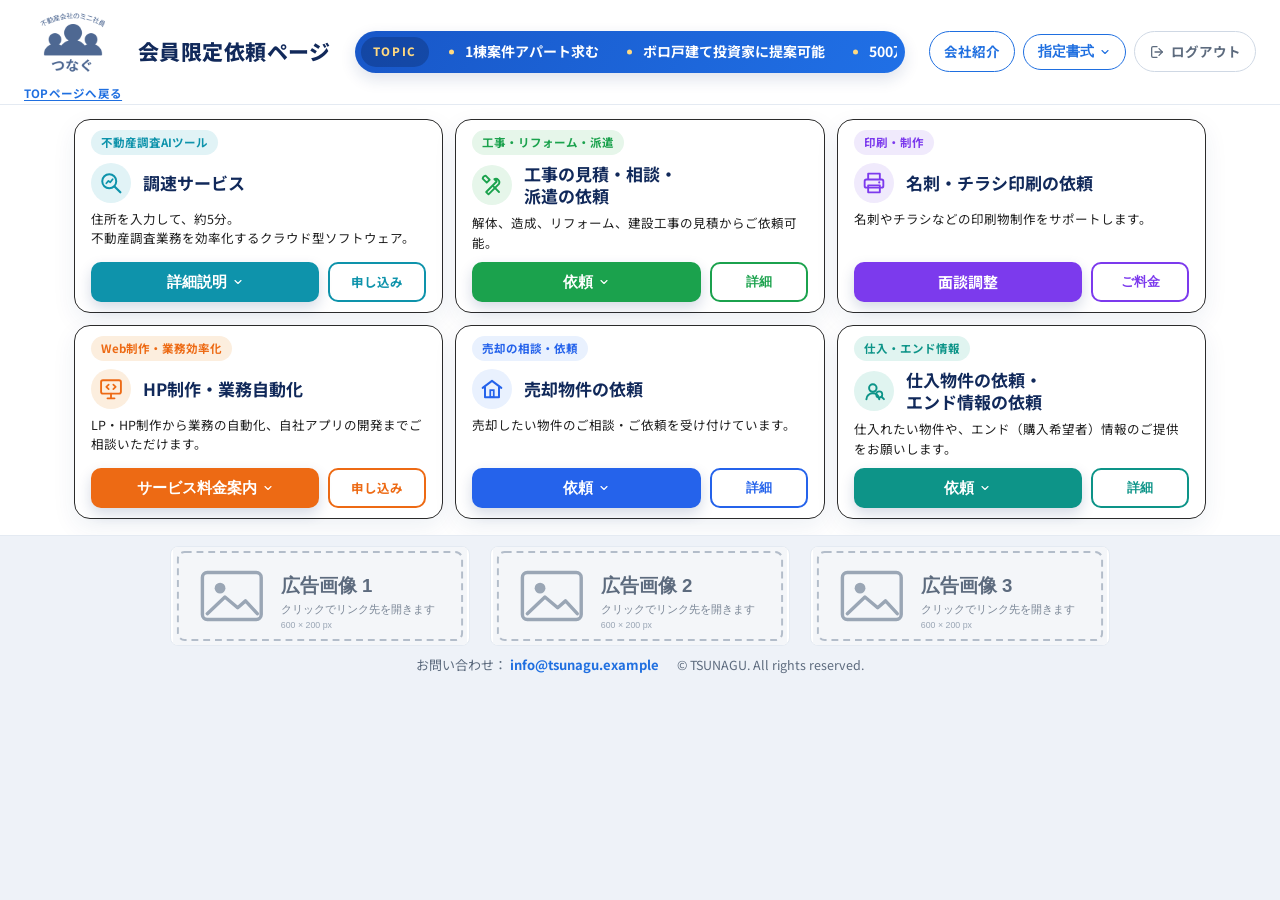
==== commit e1a3c775: "ヘッダーの横幅を広げてTOPICを同じ行に配置、カード5を「HP制作・業務自動化」に - TOPICをフッターからヘッダー内（ロゴとボタンの間）へ移動。PC（1025px以上）のみ。   タブレット・" ====
--- a/index.html
+++ b/index.html
@@ -22,7 +22,17 @@
 			</a>
 							<h1 class="site-title">会員限定依頼ページ</h1>
 					</div>
-		<button type="button" class="header-toggle" aria-label="メニューを開く" aria-expanded="false" aria-controls="header-nav">
+				<div class="topics topics--header">
+			<span class="topics__label">TOPIC</span>
+			<div class="topics__viewport">
+				<ul class="topics__track">
+											<li class="topics__item">1棟案件アパート求む</li>
+											<li class="topics__item">ボロ戸建て投資家に提案可能</li>
+											<li class="topics__item">500万円以下の案件は是非！</li>
+									</ul>
+			</div>
+		</div>
+				<button type="button" class="header-toggle" aria-label="メニューを開く" aria-expanded="false" aria-controls="header-nav">
 			<span class="header-toggle__bar"></span>
 		</button>
 		<nav class="header-actions" id="header-nav">
@@ -57,7 +67,7 @@
 	<section class="services" id="menu">
 		<div class="container">
 
-						<!-- TOPIC（スマホ用。PC・タブレットはフッターに表示） -->
+						<!-- TOPIC（スマホ用。PC・タブレットはヘッダーの2段目に表示） -->
 			<div class="topics topics--sp" data-reveal>
 				<span class="topics__label">TOPIC</span>
 				<div class="topics__viewport">
@@ -129,10 +139,10 @@
 												<div class="popup-content" id="popup-c4" hidden><object class="popup-pdf" data="assets/pdf/print-pricing.pdf" type="application/pdf" title="印刷メニュー・料金表"><p class="popup-note">PDFをこの場で表示できない環境のようです。下のリンクからご覧ください。</p></object><p class="popup-note"><a href="assets/pdf/print-pricing.pdf" target="_blank" rel="noopener">PDFを新しいタブで開く →</a></p></div>
 											</article>
 									<article class="service-card" data-theme="orange" data-card="5" style="--sp-order:6" data-reveal>
-						<span class="service-card__tag">Web制作・DX支援</span>
+						<span class="service-card__tag">Web制作・業務効率化</span>
 						<div class="service-card__head">
 							<span class="service-card__icon"><svg class="icon" viewBox="0 0 24 24" aria-hidden="true" focusable="false"><rect x="3.5" y="4.5" width="17" height="11.5" rx="1.6" fill="none" stroke="currentColor" stroke-width="1.6"/><path d="M9 20h6M12 16v4" fill="none" stroke="currentColor" stroke-width="1.6" stroke-linecap="round"/><path d="M10 8.3L8 10.2l2 1.9M14 8.3l2 1.9-2 1.9" fill="none" stroke="currentColor" stroke-width="1.5" stroke-linecap="round" stroke-linejoin="round"/></svg></span>
-							<h3 class="service-card__title">HP制作・DX支援</h3>
+							<h3 class="service-card__title">HP制作・業務自動化</h3>
 						</div>
 						<p class="service-card__desc">LP・HP制作から業務の自動化、自社アプリの開発までご相談いただけます。</p>
 						<div class="service-card__actions actions--split">
@@ -204,19 +214,7 @@
        フッター  [ACF] footer_copyright
   ============================================================ -->
   <footer class="site-footer">
-		<div class="site-footer__topics">
-		<div class="topics topics--footer">
-			<span class="topics__label">TOPIC</span>
-			<div class="topics__viewport">
-				<ul class="topics__track">
-											<li class="topics__item">1棟案件アパート求む</li>
-											<li class="topics__item">ボロ戸建て投資家に提案可能</li>
-											<li class="topics__item">500万円以下の案件は是非！</li>
-									</ul>
-			</div>
-		</div>
-	</div>
-		<section class="tsg-pickup" aria-label="広告">
+	<section class="tsg-pickup" aria-label="広告">
 	<div class="tsg-pickup__inner">
 		<div class="tsg-pickup__viewport" data-interval="4000">
 			<ul class="tsg-pickup__track">
--- a/assets/css/style.css
+++ b/assets/css/style.css
@@ -671,11 +671,27 @@
 body:not(.login-page) { display: flex; flex-direction: column; min-height: 100vh; }
 body.admin-bar:not(.login-page) { min-height: calc(100vh - 32px); }
 .site-footer { flex: 1 0 auto; background: #eef2f8; border-top: 1px solid var(--line); padding-top: 10px; }
-/* フッターのTOPIC（PC・タブレット） */
-.site-footer__topics { width: 100%; max-width: var(--container); margin: 0 auto 8px; padding-inline: var(--gutter); }
-.topics.topics--footer { margin-bottom: 0; padding: 5px 12px; box-shadow: 0 6px 14px rgba(20, 52, 110, .12); }
-.topics--footer .topics__label { font-size: 11.5px; padding: 5px 12px; }
-.topics--footer .topics__item { font-size: 14px; }
+/* ヘッダーの横幅を広げ、ロゴとボタンの間にTOPICを置く（PCのみ。タブレット・スマホはカードの上） */
+.site-header .container { max-width: 1680px; }
+.topics.topics--header { display: none; }
+@media (min-width: 1025px) {
+  .topics.topics--header {
+    display: flex;
+    flex: 1 1 auto;
+    min-width: 0;
+    gap: 10px;
+    margin: 0 24px;
+    padding: 6px 8px 6px 6px;
+    border-radius: 999px;
+    box-shadow: 0 6px 16px rgba(20, 52, 110, .14);
+  }
+  .topics--header .topics__label { font-size: 11.5px; padding: 5px 12px; }
+  .topics--header .topics__item { font-size: 14px; padding: 0 18px 0 26px; }
+  .topics--header .topics__item::before { left: 10px; width: 5px; height: 5px; }
+  /* TOPICが残りの幅を使い、右のボタンは1行のまま縮めない */
+  .site-header__inner .header-actions { flex: none; flex-wrap: nowrap; }
+  .topics.topics--sp { display: none; }
+}
 /* 見える高さが小さい画面（1366×768のノートPCなど）では、1画面に収めるためタグを隠し、ロゴを一回り小さく */
 @media (min-width: 681px) and (max-height: 760px) {
   .service-card__tag { display: none; }
@@ -689,9 +705,6 @@
   .services { padding-block: 10px; }
   .services__grid { gap: 10px; }
 }
-/* TOPICの出し分け：PC・タブレットはフッター、スマホはカードの上 */
-@media (min-width: 681px) { .topics.topics--sp { display: none; } }
-@media (max-width: 680px) { .site-footer__topics { display: none; } }
 .site-footer__bottom {
   display: flex;
   flex-wrap: wrap;
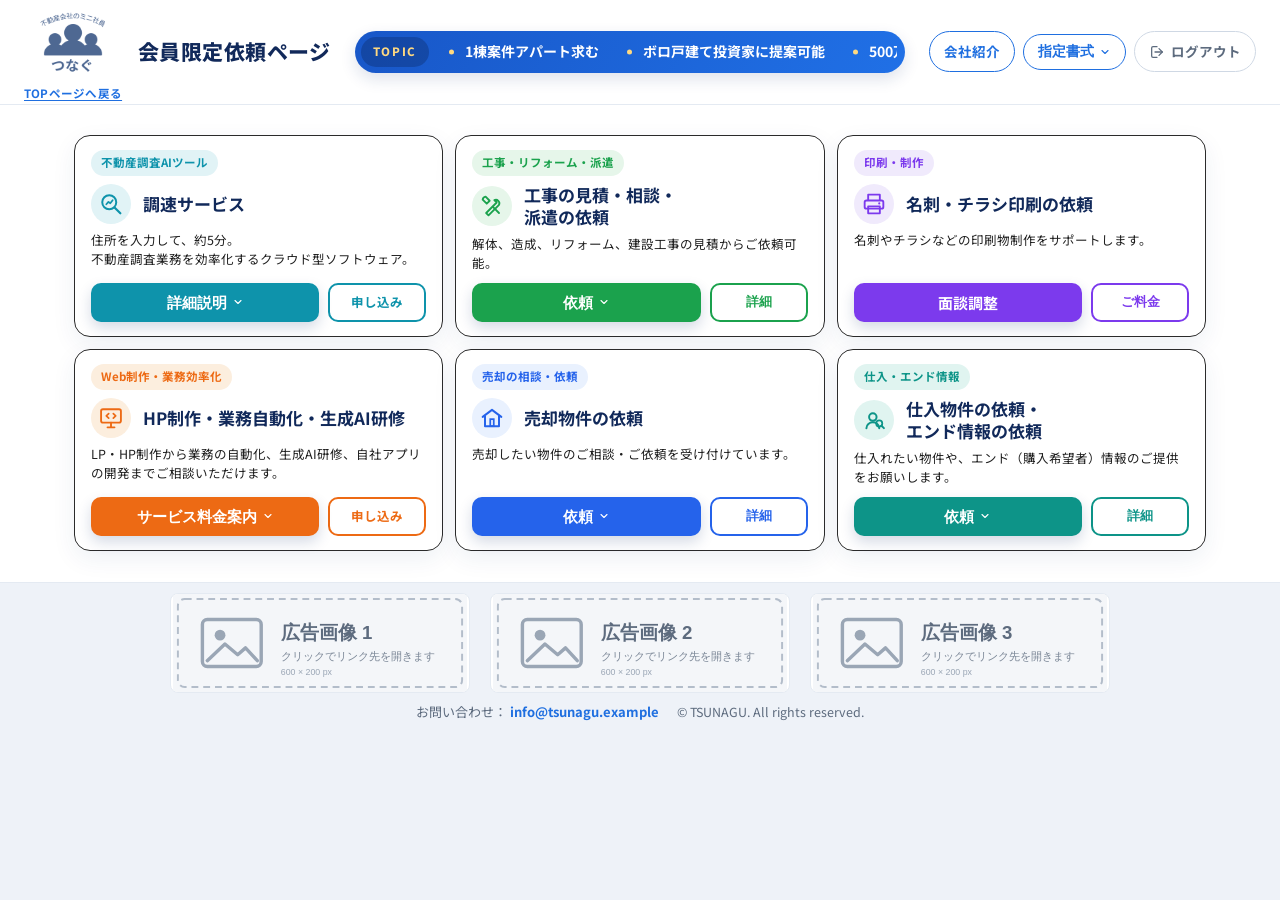
==== commit 56cdf4d7: "カード5に「生成AI研修」を追加、6枚のカードの上下の余白を広げる - カード5を「HP制作・業務自動化・生成AI研修」に。説明文とメニュー   （サービス料金案内）にも「生成AI研修」を追加 - 6" ====
--- a/index.html
+++ b/index.html
@@ -67,7 +67,7 @@
 	<section class="services" id="menu">
 		<div class="container">
 
-						<!-- TOPIC（スマホ用。PC・タブレットはヘッダーの2段目に表示） -->
+						<!-- TOPIC（タブレット・スマホ用。PCはヘッダー内に表示） -->
 			<div class="topics topics--sp" data-reveal>
 				<span class="topics__label">TOPIC</span>
 				<div class="topics__viewport">
@@ -142,9 +142,9 @@
 						<span class="service-card__tag">Web制作・業務効率化</span>
 						<div class="service-card__head">
 							<span class="service-card__icon"><svg class="icon" viewBox="0 0 24 24" aria-hidden="true" focusable="false"><rect x="3.5" y="4.5" width="17" height="11.5" rx="1.6" fill="none" stroke="currentColor" stroke-width="1.6"/><path d="M9 20h6M12 16v4" fill="none" stroke="currentColor" stroke-width="1.6" stroke-linecap="round"/><path d="M10 8.3L8 10.2l2 1.9M14 8.3l2 1.9-2 1.9" fill="none" stroke="currentColor" stroke-width="1.5" stroke-linecap="round" stroke-linejoin="round"/></svg></span>
-							<h3 class="service-card__title">HP制作・業務自動化</h3>
-						</div>
-						<p class="service-card__desc">LP・HP制作から業務の自動化、自社アプリの開発までご相談いただけます。</p>
+							<h3 class="service-card__title">HP制作・業務自動化・生成AI研修</h3>
+						</div>
+						<p class="service-card__desc">LP・HP制作から業務の自動化、生成AI研修、自社アプリの開発までご相談いただけます。</p>
 						<div class="service-card__actions actions--split">
 															<div class="pdf-dropdown actions__primary">
 									<button type="button" class="btn btn--solid pdf-trigger" aria-haspopup="true" aria-expanded="false">
@@ -154,6 +154,7 @@
 									<ul class="pdf-menu" role="menu" hidden>
 																					<li role="none"><a class="pdf-menu__item" role="menuitem" href="#" target="_blank" rel="noopener">LP・HP掲載型</a></li>
 																					<li role="none"><a class="pdf-menu__item" role="menuitem" href="#" target="_blank" rel="noopener">業務自動化の相談</a></li>
+																					<li role="none"><a class="pdf-menu__item" role="menuitem" href="#" target="_blank" rel="noopener">生成AI研修の相談</a></li>
 																					<li role="none"><a class="pdf-menu__item" role="menuitem" href="#" target="_blank" rel="noopener">自社アプリ開発の相談</a></li>
 																			</ul>
 								</div>
--- a/assets/css/style.css
+++ b/assets/css/style.css
@@ -445,7 +445,8 @@
 .featured__btn .icon { width: 18px; height: 18px; }
 
 /* ---------- 7. サービスカード ---------- */
-.services { padding-block: 14px 16px; background: #fff; }
+/* 6枚のカードの上下の余白：画面の高さに応じて 14〜40px（低い画面でも1画面に収まる範囲） */
+.services { padding-block: clamp(14px, 3.4vh, 40px); background: #fff; }
 .services__grid {
   display: grid;
   grid-template-columns: repeat(3, 1fr);
@@ -461,7 +462,7 @@
   border: 1px solid #2b2b2b;
   border-radius: var(--radius);
   box-shadow: var(--shadow-card);
-  padding: 10px 16px 10px;
+  padding: 14px 16px 14px;
 }
 
 /* カラーテーマ */
@@ -694,6 +695,7 @@
 }
 /* 見える高さが小さい画面（1366×768のノートPCなど）では、1画面に収めるためタグを隠し、ロゴを一回り小さく */
 @media (min-width: 681px) and (max-height: 760px) {
+  .service-card { padding-block: 12px; }
   .service-card__tag { display: none; }
   .service-card__head { margin-top: 0; }
   .site-logo__img { height: 70px; }
@@ -702,7 +704,7 @@
 /* さらに低い画面（ブックマークバー表示の1366×768など） */
 @media (min-width: 681px) and (max-height: 640px) {
   .site-logo__img { height: 58px; }
-  .services { padding-block: 10px; }
+  .service-card { padding-block: 10px; }
   .services__grid { gap: 10px; }
 }
 .site-footer__bottom {
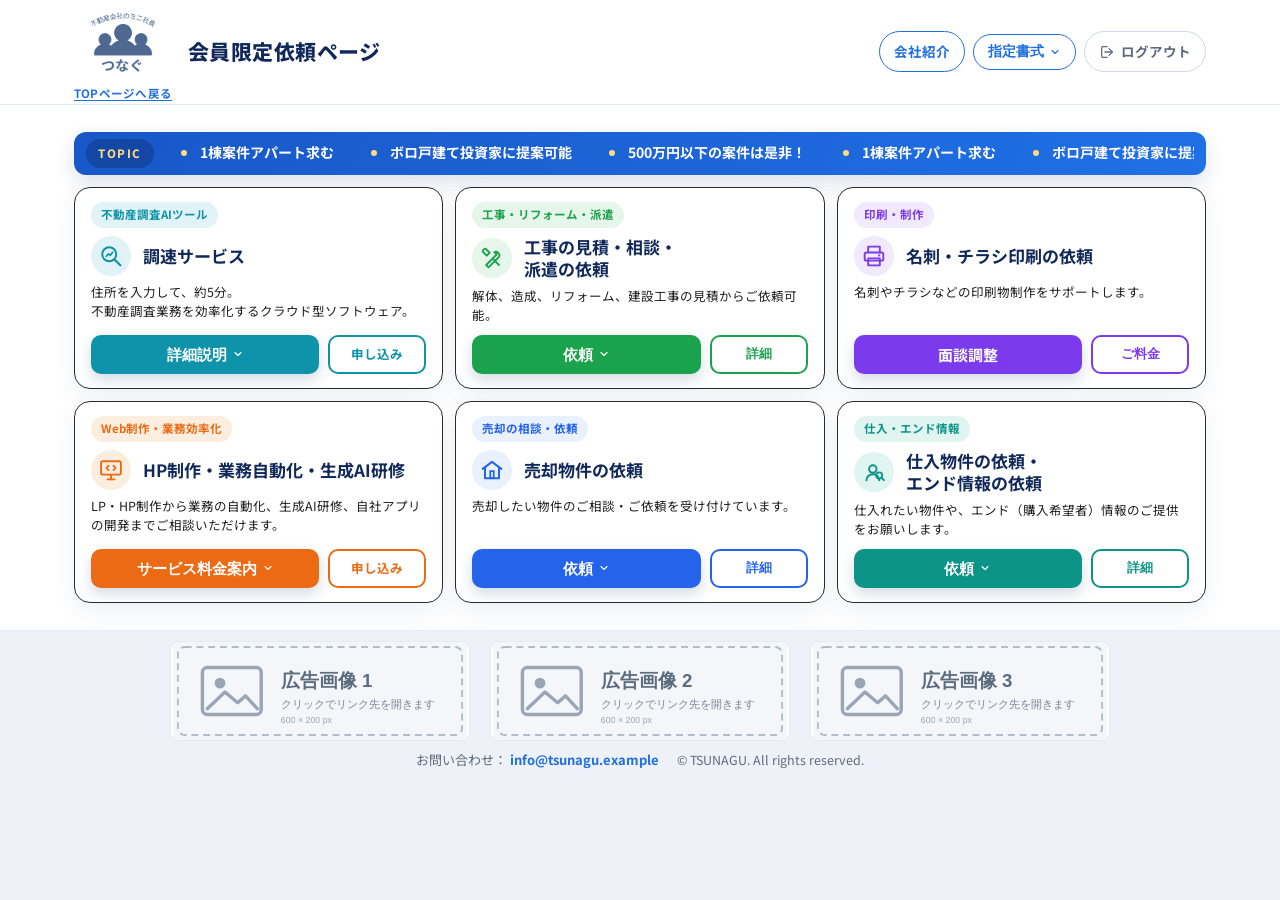
==== commit fc5cdf4a: "TOPICをカードの上の帯に戻す（ヘッダーの横幅も元に戻す） - ヘッダー内のTOPICを削除し、すべての端末でカードの上に表示 - TOPICを入れるために広げていたヘッダーの横幅を元に戻す（カード" ====
--- a/index.html
+++ b/index.html
@@ -22,17 +22,7 @@
 			</a>
 							<h1 class="site-title">会員限定依頼ページ</h1>
 					</div>
-				<div class="topics topics--header">
-			<span class="topics__label">TOPIC</span>
-			<div class="topics__viewport">
-				<ul class="topics__track">
-											<li class="topics__item">1棟案件アパート求む</li>
-											<li class="topics__item">ボロ戸建て投資家に提案可能</li>
-											<li class="topics__item">500万円以下の案件は是非！</li>
-									</ul>
-			</div>
-		</div>
-				<button type="button" class="header-toggle" aria-label="メニューを開く" aria-expanded="false" aria-controls="header-nav">
+		<button type="button" class="header-toggle" aria-label="メニューを開く" aria-expanded="false" aria-controls="header-nav">
 			<span class="header-toggle__bar"></span>
 		</button>
 		<nav class="header-actions" id="header-nav">
@@ -67,8 +57,7 @@
 	<section class="services" id="menu">
 		<div class="container">
 
-						<!-- TOPIC（タブレット・スマホ用。PCはヘッダー内に表示） -->
-			<div class="topics topics--sp" data-reveal>
+						<div class="topics" data-reveal>
 				<span class="topics__label">TOPIC</span>
 				<div class="topics__viewport">
 					<ul class="topics__track">
--- a/assets/css/style.css
+++ b/assets/css/style.css
@@ -445,8 +445,8 @@
 .featured__btn .icon { width: 18px; height: 18px; }
 
 /* ---------- 7. サービスカード ---------- */
-/* 6枚のカードの上下の余白：画面の高さに応じて 14〜40px（低い画面でも1画面に収まる範囲） */
-.services { padding-block: clamp(14px, 3.4vh, 40px); background: #fff; }
+/* 6枚のカードの上下の余白：画面の高さに応じて 14〜36px（低い画面でも1画面に収まる範囲） */
+.services { padding-block: clamp(14px, 3vh, 36px); background: #fff; }
 .services__grid {
   display: grid;
   grid-template-columns: repeat(3, 1fr);
@@ -610,9 +610,9 @@
 .topics {
   display: flex;
   align-items: center;
-  gap: 16px;
-  margin-bottom: 18px;
-  padding: 11px 16px;
+  gap: 14px;
+  margin-bottom: 12px;
+  padding: 7px 12px;
   background: linear-gradient(120deg, #1857c8 0%, #2070e6 100%);
   border-radius: 12px;
   box-shadow: 0 8px 20px rgba(20, 52, 110, .14);
@@ -621,12 +621,12 @@
   flex: none;
   display: inline-flex;
   align-items: center;
-  font-size: 13px;
+  font-size: 11.5px;
   font-weight: 800;
   letter-spacing: .14em;
   color: #ffd980;
   background: rgba(8, 28, 70, .28);
-  padding: 6px 14px;
+  padding: 5px 12px;
   border-radius: 999px;
 }
 .topics__viewport { flex: 1 1 auto; overflow: hidden; }
@@ -647,7 +647,7 @@
   padding: 0 24px 0 32px;
   color: #fff;
   font-weight: 700;
-  font-size: 15px;
+  font-size: 14px;
 }
 .topics__item::before {
   content: "";
@@ -672,39 +672,22 @@
 body:not(.login-page) { display: flex; flex-direction: column; min-height: 100vh; }
 body.admin-bar:not(.login-page) { min-height: calc(100vh - 32px); }
 .site-footer { flex: 1 0 auto; background: #eef2f8; border-top: 1px solid var(--line); padding-top: 10px; }
-/* ヘッダーの横幅を広げ、ロゴとボタンの間にTOPICを置く（PCのみ。タブレット・スマホはカードの上） */
-.site-header .container { max-width: 1680px; }
-.topics.topics--header { display: none; }
-@media (min-width: 1025px) {
-  .topics.topics--header {
-    display: flex;
-    flex: 1 1 auto;
-    min-width: 0;
-    gap: 10px;
-    margin: 0 24px;
-    padding: 6px 8px 6px 6px;
-    border-radius: 999px;
-    box-shadow: 0 6px 16px rgba(20, 52, 110, .14);
-  }
-  .topics--header .topics__label { font-size: 11.5px; padding: 5px 12px; }
-  .topics--header .topics__item { font-size: 14px; padding: 0 18px 0 26px; }
-  .topics--header .topics__item::before { left: 10px; width: 5px; height: 5px; }
-  /* TOPICが残りの幅を使い、右のボタンは1行のまま縮めない */
-  .site-header__inner .header-actions { flex: none; flex-wrap: nowrap; }
-  .topics.topics--sp { display: none; }
-}
 /* 見える高さが小さい画面（1366×768のノートPCなど）では、1画面に収めるためタグを隠し、ロゴを一回り小さく */
 @media (min-width: 681px) and (max-height: 760px) {
-  .service-card { padding-block: 12px; }
+  .services { padding-block: 12px; }
+  .topics { margin-bottom: 10px; }
+  .service-card { padding-block: 10px; }
   .service-card__tag { display: none; }
   .service-card__head { margin-top: 0; }
-  .site-logo__img { height: 70px; }
+  .site-logo__img { height: 66px; }
   .site-header__inner { min-height: 0; }
 }
 /* さらに低い画面（ブックマークバー表示の1366×768など） */
 @media (min-width: 681px) and (max-height: 640px) {
   .site-logo__img { height: 58px; }
-  .service-card { padding-block: 10px; }
+  .services { padding-block: 10px; }
+  .topics { padding-block: 5px; margin-bottom: 8px; }
+  .service-card { padding-block: 8px; }
   .services__grid { gap: 10px; }
 }
 .site-footer__bottom {
